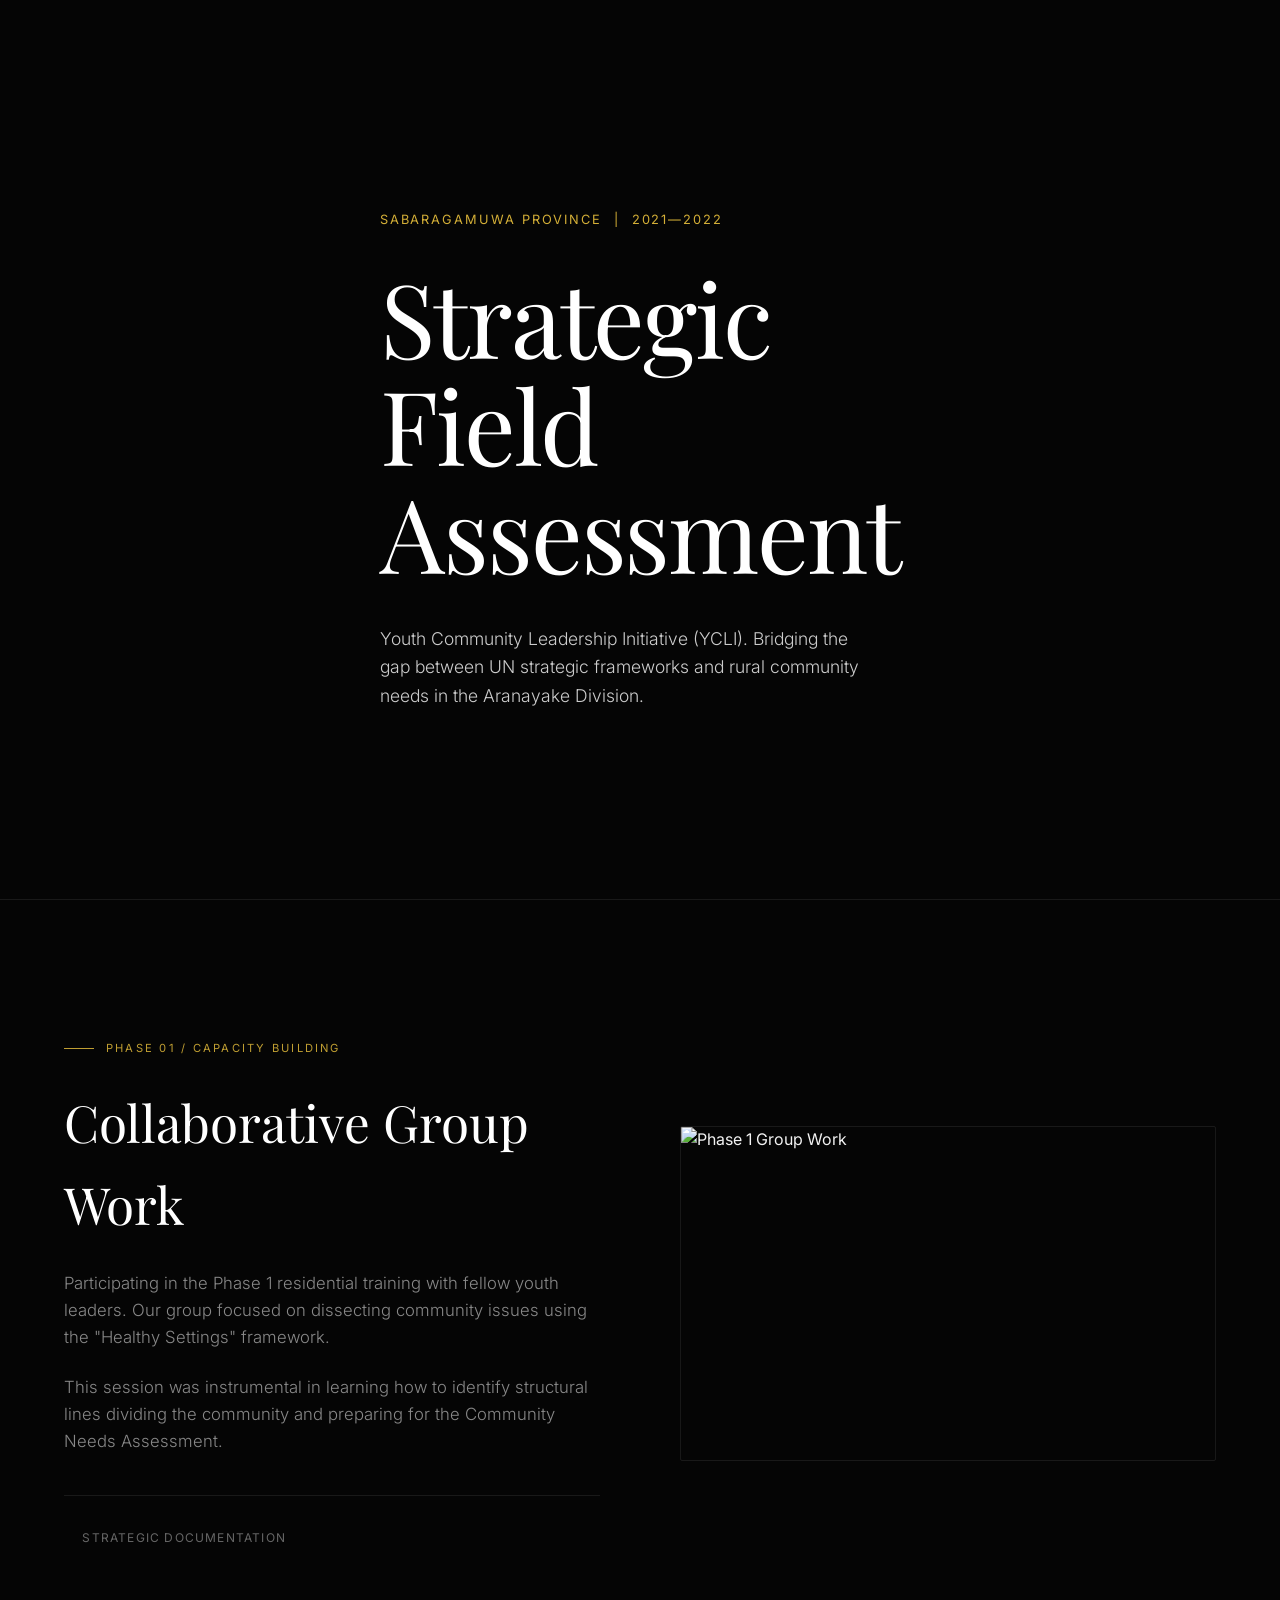
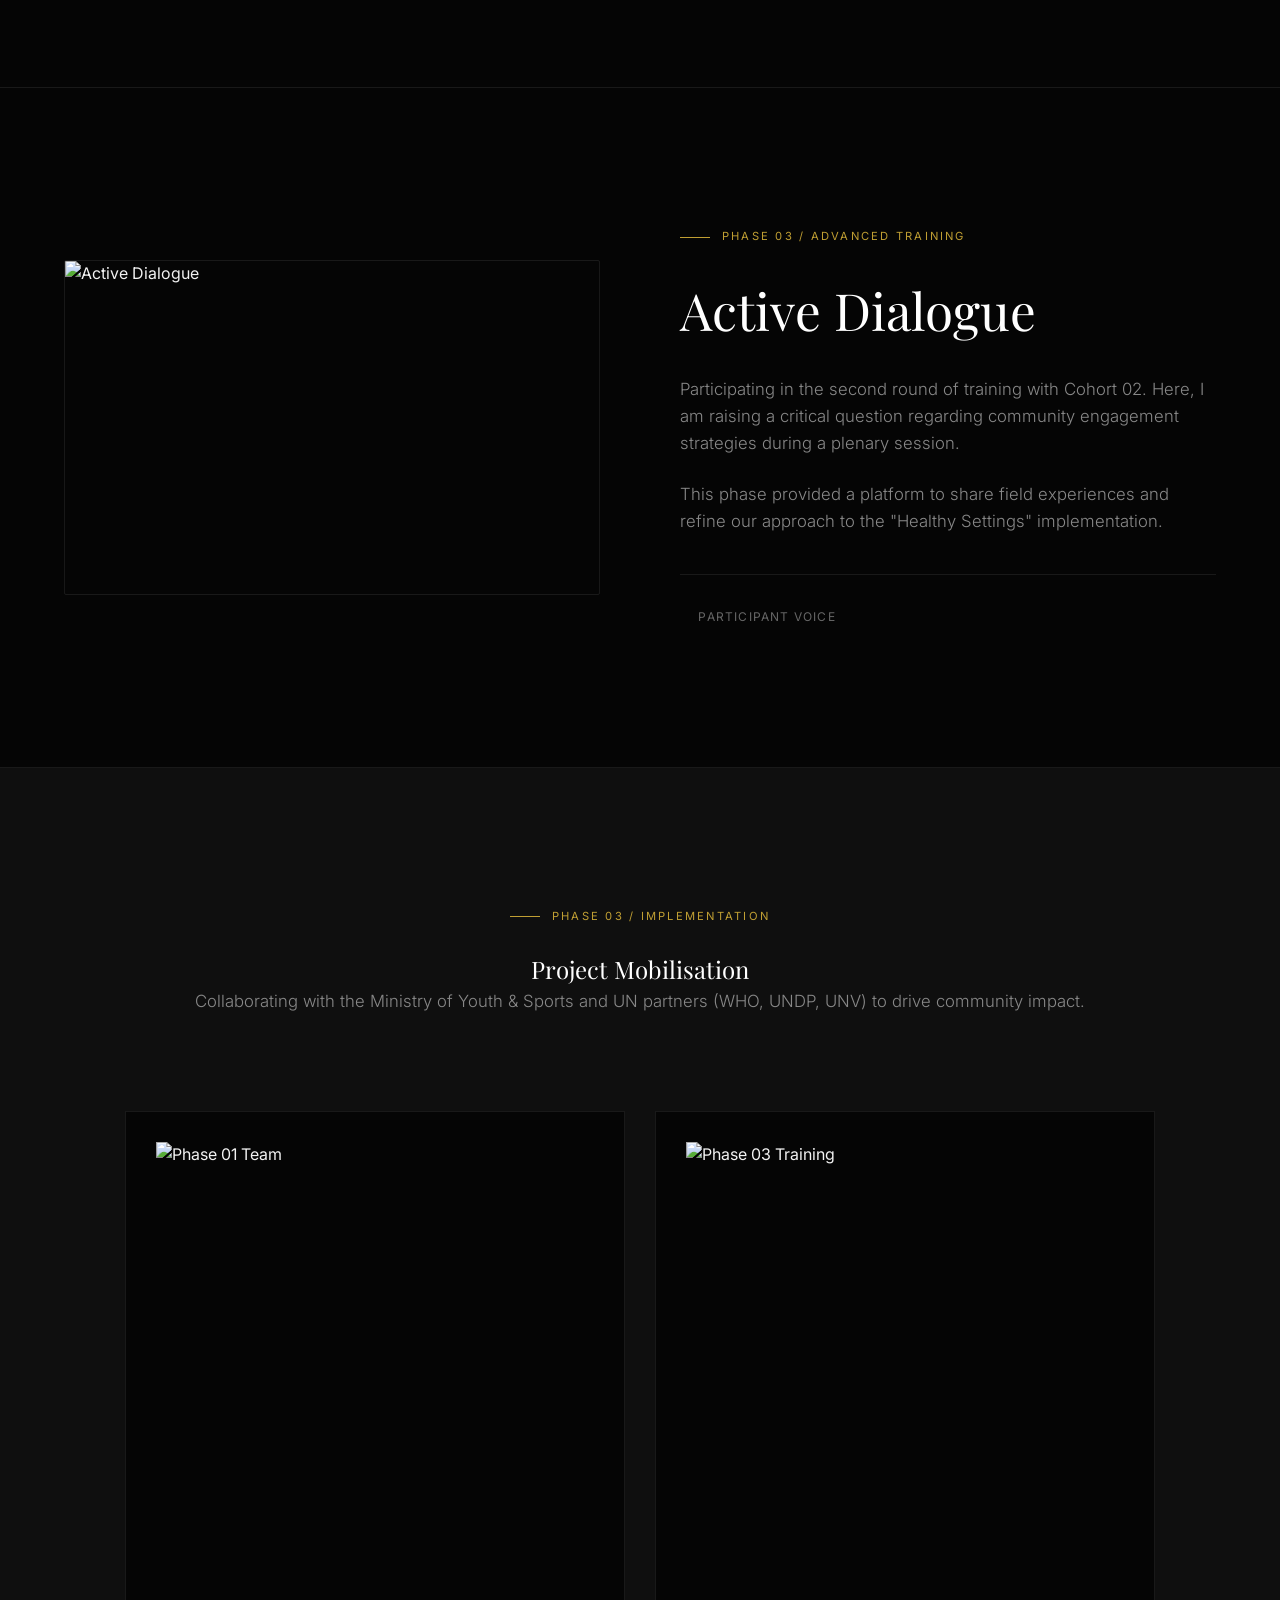
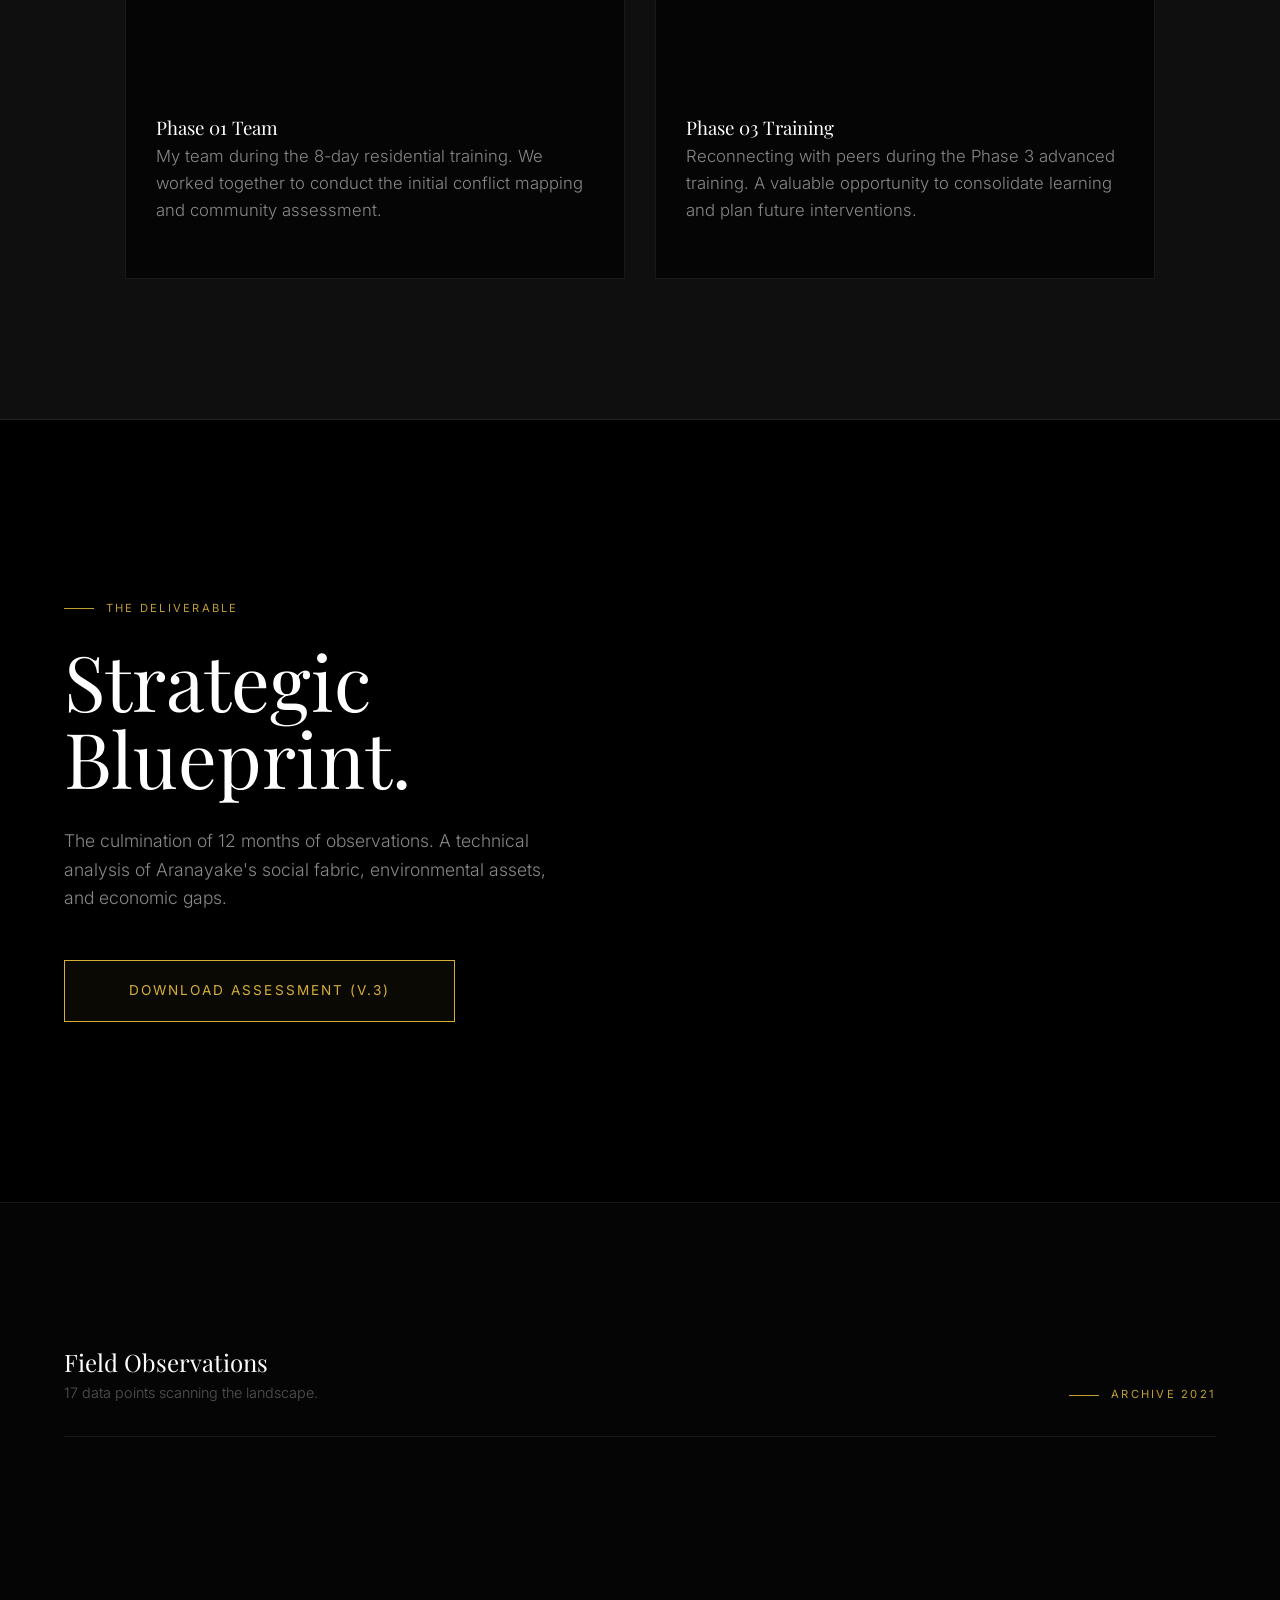
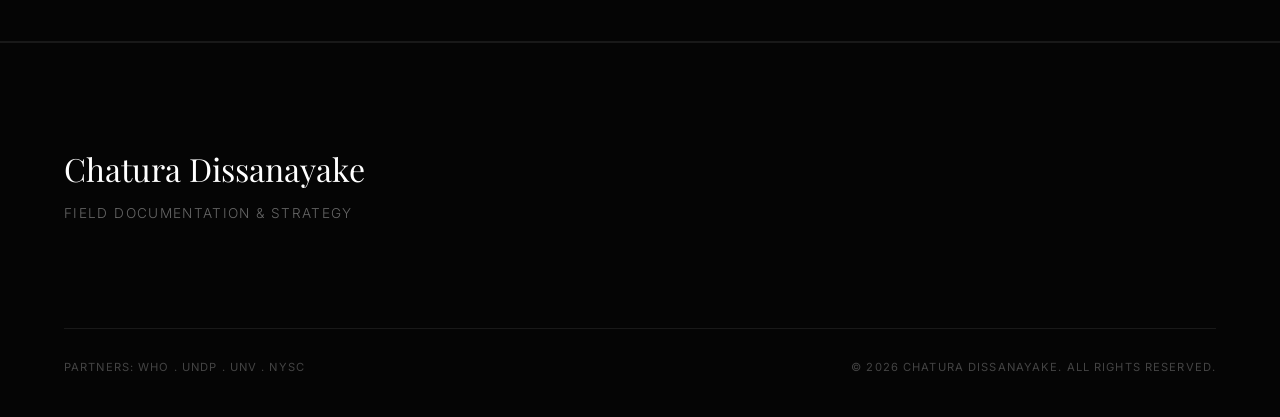
==== index.html @ a7c33b95 "Rename ycli.html to index.html" ====
<!DOCTYPE html>
<html lang="en-GB">
<head>
    <meta charset="UTF-8">
    <meta name="viewport" content="width=device-width, initial-scale=1.0">
    <meta name="description" content="Strategic Field Assessment by Chatura Dissanayake.">
    <title>YCLI: Strategic Field Assessment | Chatura Dissanayake</title>
    
    <link href="https://fonts.googleapis.com/css2?family=Playfair+Display:ital,wght@0,400;0,500;0,600;1,400&family=Inter:wght@300;400;500;600&display=swap" rel="stylesheet">
    
    <script src="https://unpkg.com/lucide@latest"></script>
    <script src="https://cdnjs.cloudflare.com/ajax/libs/gsap/3.12.2/gsap.min.js"></script>
    <script src="https://cdnjs.cloudflare.com/ajax/libs/gsap/3.12.2/ScrollTrigger.min.js"></script>

    <style>
        /* --- 1. RESET & VARIABLES --- */
        :root {
            --bg: #050505;
            --surface: #0f0f0f;
            --text-main: #F2F2F2;
            --text-muted: #888888;
            --accent: #D4AF37; /* Strategic Gold */
            --accent-dim: rgba(212, 175, 55, 0.1);
            --border: rgba(255,255,255,0.08);
            
            --font-head: 'Playfair Display', serif;
            --font-body: 'Inter', sans-serif;
            
            --nav-height: 80px;
        }

        * { margin: 0; padding: 0; box-sizing: border-box; }
        html { scroll-behavior: smooth; }
        
        body { 
            background: var(--bg); color: var(--text-main); 
            font-family: var(--font-body); line-height: 1.6;
            overflow-x: hidden; -webkit-font-smoothing: antialiased;
        }

        /* Typography */
        h1, h2, h3, h4 { font-family: var(--font-head); font-weight: 400; color: #fff; margin: 0; }
        p { color: var(--text-muted); margin-bottom: 1.5rem; font-weight: 300; font-size: 1.05rem; }
        a { text-decoration: none; color: inherit; transition: 0.3s ease; }
        
        /* The Label (Phase Markers) */
        .label {
            font-family: var(--font-body); font-size: 0.7rem; 
            text-transform: uppercase; letter-spacing: 0.2em; 
            color: var(--accent); margin-bottom: 1.5rem; display: flex; align-items: center; gap: 12px;
            opacity: 0.9; position: relative; z-index: 2;
        }
        .label::before { content: ''; width: 30px; height: 1px; background: var(--accent); }

        /* --- 2. LAYOUT UTILITIES --- */
        .container { 
            max-width: 1280px; margin: 0 auto; padding: 0 5vw; 
        }

        /* Sticky Nav */
        .sticky-nav {
            position: fixed; top: 0; width: 100%; height: var(--nav-height);
            display: flex; align-items: center; justify-content: space-between;
            padding: 0 5vw; z-index: 1000;
            background: rgba(5, 5, 5, 0.95);
            backdrop-filter: blur(10px);
            border-bottom: 1px solid rgba(255,255,255,0.05);
            transform: translateY(-100%);
            transition: transform 0.4s ease;
        }
        .nav-brand { font-family: var(--font-head); font-size: 1.2rem; letter-spacing: 0.05em; color: #fff; }
        .nav-cta { 
            font-size: 0.75rem; text-transform: uppercase; letter-spacing: 0.1em; 
            color: var(--accent); border: 1px solid var(--accent); padding: 10px 24px;
        }
        .nav-cta:hover { background: var(--accent); color: #000; }

        /* Scroll Progress */
        .progress-container {
            position: fixed; top: 0; left: 0; width: 100%; height: 2px; z-index: 1001;
            background: transparent;
        }
        .progress-bar {
            height: 100%; background: var(--accent); width: 0%;
        }

        /* --- 3. HERO (Updated) --- */
        .hero {
            min-height: 100vh; position: relative;
            display: flex; align-items: center;
            border-bottom: 1px solid var(--border);
            overflow: hidden;
        }
        .hero-bg {
            position: absolute; top: 0; left: 0; width: 100%; height: 100%;
            background-image: url('YCLI/Assets/hero-sdg-impact.jpg');
            background-size: cover; background-position: center;
            opacity: 0.15;
            z-index: 0; filter: grayscale(100%);
            transform: scale(1.1);
        }
        
        .hero-content { 
            position: relative; z-index: 2; width: 100%; padding-top: 5vh;
        }
        
        .hero-meta {
            font-family: var(--font-body); font-size: 0.8rem; letter-spacing: 0.15em;
            color: var(--accent); text-transform: uppercase; margin-bottom: 2rem;
            display: block; position: relative;
        }
        
        /* FIX: Force years to stay together */
        .year-span { white-space: nowrap; }
        
        .hero h1 { 
            font-size: clamp(3.5rem, 8vw, 7.5rem); 
            line-height: 1.05; margin-bottom: 2.5rem; 
            letter-spacing: -0.02em;
        }
        
        .hero p { 
            max-width: 500px; font-size: 1.1rem; line-height: 1.6; color: #ccc; margin-top: 1rem;
        }
        
        /* Gold Scroll Indicator */
        .scroll-indicator {
            position: absolute; bottom: 40px; right: 5vw;
            z-index: 2; animation: bounce 2s infinite;
            color: var(--accent);
        }
        @keyframes bounce { 0%, 20%, 50%, 80%, 100% {transform: translateY(0);} 40% {transform: translateY(-10px);} 60% {transform: translateY(-5px);} }

        /* --- 4. SECTIONS --- */
        .section-block {
            padding: 140px 0; border-bottom: 1px solid var(--border);
            position: relative; background: var(--bg); z-index: 1;
        }
        .narrative-grid {
            display: grid; grid-template-columns: 1fr 1fr; gap: 80px; align-items: center;
        }
        
        .img-wrapper {
            position: relative; width: 100%; aspect-ratio: 16/10; overflow: hidden;
            border: 1px solid var(--border); cursor: zoom-in; border-radius: 2px;
        }
        .img-wrapper img {
            width: 100%; height: 100%; object-fit: cover;
            transition: transform 0.6s cubic-bezier(0.2, 1, 0.3, 1), filter 0.3s;
        }
        .img-wrapper:hover img { transform: scale(1.03); filter: brightness(1.1); }
        
        .text-col h2 { font-size: clamp(2.5rem, 4vw, 3.5rem); margin-bottom: 1.5rem; }
        
        .meta-tag {
            display: inline-flex; align-items: center; gap: 10px;
            font-size: 0.75rem; color: #666; text-transform: uppercase; letter-spacing: 0.1em;
            padding-top: 2rem; margin-top: 1rem; border-top: 1px solid var(--border); width: 100%;
        }

        /* --- 5. TEAM --- */
        .team-section { background: var(--surface); }
        .team-header { text-align: center; margin-bottom: 6rem; }
        .team-flex { display: flex; gap: 30px; justify-content: center; flex-wrap: wrap; align-items: stretch; }
        .team-card {
            flex: 1; min-width: 300px; max-width: 500px;
            background: var(--bg); border: 1px solid var(--border); padding: 30px;
            transition: transform 0.3s; cursor: pointer; display: flex; flex-direction: column; height: auto;
        }
        .team-card:hover { transform: translateY(-8px); border-color: var(--accent); }
        .team-card img { width: 100%; aspect-ratio: 4/5; object-fit: cover; margin-bottom: 1.5rem; transition: 0.5s; }
        .team-info { margin-top: auto; }

        /* --- 6. PDF DOWNLOAD --- */
        .pdf-section { 
            padding: 180px 0; background: #000; border-bottom: 1px solid var(--border); 
            text-align: left; 
            position: relative; z-index: 10;
        }
        
        .pdf-grid {
            display: grid; grid-template-columns: 1fr 1fr; gap: 80px; align-items: start;
        }
        
        .pdf-content h2 { 
            font-size: clamp(3rem, 6vw, 6.5rem); margin-bottom: 2rem; line-height: 1; white-space: nowrap;
        }
        
        .pdf-content p { max-width: 500px; margin: 0 0 3rem 0; color: #888; font-size: 1.1rem; }
        
        .btn-download {
            padding: 1.2rem 4rem; border: 1px solid var(--accent); color: var(--accent); 
            background: rgba(212, 175, 55, 0.05); 
            text-transform: uppercase; letter-spacing: 0.15em; font-size: 0.85rem;
            display: inline-block; transition: all 0.3s ease; cursor: pointer; position: relative; z-index: 20;
        }
        .btn-download:hover { background: var(--accent); color: #000; box-shadow: 0 0 30px rgba(212, 175, 55, 0.3); }

        /* --- 7. ARCHIVE GRID --- */
        .masonry-header { margin-bottom: 4rem; display: flex; justify-content: space-between; align-items: end; border-bottom: 1px solid var(--border); padding-bottom: 2rem; }
        
        .masonry-grid { 
            display: grid; 
            grid-template-columns: repeat(3, 1fr); 
            gap: 20px; 
            align-items: start; 
        }
        
        .masonry-item {
            background: var(--surface); border: 1px solid var(--border);
            cursor: zoom-in; transition: border-color 0.3s;
        }
        .masonry-item:hover { border-color: var(--accent); }
        .masonry-item img { width: 100%; display: block; opacity: 0.9; transition: 0.4s; }
        .masonry-item:hover img { opacity: 1; }
        .caption-visible {
            padding: 15px; font-size: 0.7rem; color: #666; font-family: var(--font-body); text-transform: uppercase; letter-spacing: 0.05em;
            border-top: 1px solid var(--border); display: flex; justify-content: space-between;
        }
        .caption-visible span { color: var(--accent); font-weight: 600; }

        /* Mobile Load More */
        .load-more-container { text-align: center; margin-top: 30px; display: none; }
        .btn-load-more {
            padding: 1rem 2.5rem; border: 1px solid var(--border); color: var(--text-muted);
            background: transparent; text-transform: uppercase; letter-spacing: 0.1em; font-size: 0.75rem;
            cursor: pointer; transition: 0.3s;
        }
        .btn-load-more:hover { border-color: var(--accent); color: var(--accent); }

        /* --- 8. FOOTER --- */
        footer { padding: 100px 0 40px; background: var(--bg); border-top: 1px solid var(--border); z-index: 5; position: relative; }
        .footer-flex { display: flex; justify-content: space-between; align-items: flex-start; margin-bottom: 80px; }
        .footer-brand h3 { font-size: 2rem; margin-bottom: 0.5rem; color: #fff; }
        .footer-brand p { font-size: 0.85rem; color: #666; text-transform: uppercase; letter-spacing: 0.1em; }
        .social-links { display: flex; gap: 20px; }
        .social-links a { color: #666; transition: 0.3s; padding: 10px; display: flex; align-items: center; justify-content: center; }
        .social-links a:hover { color: var(--accent); transform: translateY(-3px); }
        .footer-bottom { 
            border-top: 1px solid var(--border); padding-top: 30px; display: flex; justify-content: space-between; flex-wrap: wrap; gap: 20px;
            font-size: 0.7rem; color: #444; text-transform: uppercase; letter-spacing: 0.1em; 
        }

        /* --- 9. LIGHTBOX --- */
        .lightbox {
            position: fixed; top: 0; left: 0; width: 100%; height: 100%;
            background: rgba(0,0,0,0.95); backdrop-filter: blur(5px); z-index: 9999; display: none;
            align-items: center; justify-content: center; flex-direction: column; opacity: 0; transition: opacity 0.3s ease;
        }
        .lightbox.active { display: flex; opacity: 1; }
        .lightbox img { max-height: 80vh; max-width: 90vw; object-fit: contain; border: 1px solid #333; }
        .lb-caption { margin-top: 2rem; color: var(--accent); font-family: var(--font-body); letter-spacing: 0.15em; text-transform: uppercase; font-size: 0.8rem; }
        .lb-close { 
            position: absolute; top: 30px; right: 30px; color: #fff; cursor: pointer; width: 50px; height: 50px; 
            display: flex; align-items: center; justify-content: center; background: rgba(255,255,255,0.1); border-radius: 50%; transition: 0.3s;
        }
        .lb-close:hover { background: rgba(255,255,255,0.2); transform: rotate(90deg); }

        /* --- MOBILE --- */
        @media (max-width: 1024px) {
            .narrative-grid { grid-template-columns: 1fr; gap: 60px; }
            .pdf-grid { grid-template-columns: 1fr; gap: 40px; }
            .layout-reverse { display: flex; flex-direction: column-reverse; }
            .masonry-grid { grid-template-columns: repeat(2, 1fr); }
            .footer-flex { flex-direction: column; gap: 40px; }
        }

        @media (max-width: 600px) {
            .hero-content { padding-top: 15vh; }
            .hero h1 { font-size: 3.5rem; margin-bottom: 1.5rem; }
            
            .section-block { padding: 100px 0; }
            .pdf-content h2 { white-space: normal; font-size: 3rem; }
            
            .narrative-grid { gap: 40px; }
            .btn-download { width: 100%; text-align: center; }
            
            .footer-flex { align-items: center; text-align: center; gap: 30px; }
            .social-links { justify-content: center; width: 100%; }
            .footer-bottom { flex-direction: column; text-align: center; gap: 15px; }
            
            .masonry-grid { grid-template-columns: 1fr; }
            .masonry-item.mobile-hidden { display: none; }
            .load-more-container { display: block; }
        }
    </style>
</head>
<body id="top">

    <div class="progress-container">
        <div class="progress-bar" id="progressBar"></div>
    </div>

    <nav class="sticky-nav" id="navbar">
        <div class="nav-brand">Chatura Dissanayake</div>
        <a href="#footer" class="nav-cta">Connect</a>
    </nav>

    <header class="hero">
        <div class="hero-bg"></div>
        <div class="container">
            <div class="hero-content">
                <span class="hero-meta brand-anim">
                    Sabaragamuwa Province &nbsp;|&nbsp; 
                    <span class="year-span">2021—2022</span>
                </span>
                <h1 class="brand-anim">Strategic<br>Field<br>Assessment</h1>
                <p class="brand-anim">Youth Community Leadership Initiative (YCLI). Bridging the gap between UN strategic frameworks and rural community needs in the Aranayake Division.</p>
            </div>
        </div>
        <div class="scroll-indicator brand-anim">
            <i data-lucide="arrow-down" size="32"></i>
        </div>
    </header>

    <main>
        <section class="section-block" id="strategy">
            <div class="container narrative-grid">
                <div class="text-col">
                    <span class="label">Phase 01 / Capacity Building</span>
                    <h2>Collaborative Group Work</h2>
                    <p>Participating in the Phase 1 residential training with fellow youth leaders. Our group focused on dissecting community issues using the "Healthy Settings" framework.</p>
                    <p>This session was instrumental in learning how to identify structural lines dividing the community and preparing for the Community Needs Assessment.</p>
                    <div class="meta-tag">
                        <i data-lucide="camera" size="16"></i> &nbsp; Strategic Documentation
                    </div>
                </div>
                <div class="img-wrapper" onclick="openLightbox('YCLI/Assets/strategy-lead-masked.jpg', 'Group Work: Phase 1 Training')">
                    <img src="YCLI/Assets/strategy-lead-masked.jpg" alt="Phase 1 Group Work" loading="lazy">
                </div>
            </div>
        </section>

        <section class="section-block" id="analysis">
            <div class="container narrative-grid layout-reverse">
                <div class="img-wrapper" onclick="openLightbox('YCLI/Assets/public-facilitation.jpg', 'Active Dialogue in Cohort 2')">
                    <img src="YCLI/Assets/public-facilitation.jpg" alt="Active Dialogue" loading="lazy">
                </div>
                <div class="text-col">
                    <span class="label">Phase 03 / Advanced Training</span>
                    <h2>Active Dialogue</h2>
                    <p>Participating in the second round of training with Cohort 02. Here, I am raising a critical question regarding community engagement strategies during a plenary session.</p>
                    <p>This phase provided a platform to share field experiences and refine our approach to the "Healthy Settings" implementation.</p>
                    <div class="meta-tag">
                        <i data-lucide="mic" size="16"></i> &nbsp; Participant Voice
                    </div>
                </div>
            </div>
        </section>

        <section class="section-block team-section">
            <div class="container">
                <div class="team-header">
                    <span class="label" style="justify-content: center;">Phase 03 / Implementation</span>
                    <h2>Project Mobilisation</h2>
                    <p>Collaborating with the Ministry of Youth & Sports and UN partners (WHO, UNDP, UNV) to drive community impact.</p>
                </div>

                <div class="team-flex">
                    <div class="team-card" onclick="openLightbox('YCLI/Assets/leadership-blue-shirt.jpg', 'Phase 01 Team')">
                        <img src="YCLI/Assets/leadership-blue-shirt.jpg" alt="Phase 01 Team" loading="lazy">
                        <div class="team-info">
                            <h3>Phase 01 Team</h3>
                            <p>My team during the 8-day residential training. We worked together to conduct the initial conflict mapping and community assessment.</p>
                        </div>
                    </div>

                    <div class="team-card" onclick="openLightbox('YCLI/Assets/stakeholder-dialogue.jpg', 'Phase 03 Training')">
                        <img src="YCLI/Assets/stakeholder-dialogue.jpg" alt="Phase 03 Training" loading="lazy">
                        <div class="team-info">
                            <h3>Phase 03 Training</h3>
                            <p>Reconnecting with peers during the Phase 3 advanced training. A valuable opportunity to consolidate learning and plan future interventions.</p>
                        </div>
                    </div>
                </div>
            </div>
        </section>

        <section class="pdf-section">
            <div class="container">
                <div class="pdf-grid">
                    <div class="pdf-content">
                        <span class="label">The Deliverable</span>
                        <h2>Strategic<br>Blueprint.</h2>
                        <p>The culmination of 12 months of observations. A technical analysis of Aranayake's social fabric, environmental assets, and economic gaps.</p>
                        <a href="YCLI/Assets/Community Needs Assessment v.3.pdf" target="_blank" class="btn-download">
                            Download Assessment (v.3)
                        </a>
                    </div>
                    <div></div>
                </div>
            </div>
        </section>

        <section class="section-block" id="archive">
            <div class="container">
                <div class="masonry-header">
                    <div>
                        <h2>Field Observations</h2>
                        <p style="margin:0; opacity: 0.6; font-size: 0.9rem;">17 data points scanning the landscape.</p>
                    </div>
                    <div class="label" style="margin:0;">Archive 2021</div>
                </div>
                
                <div class="masonry-grid" id="masonryGrid"></div>

                <div class="load-more-container">
                    <button class="btn-load-more" id="loadMoreBtn">Load More Observations</button>
                </div>
            </div>
        </section>
    </main>

    <footer id="footer">
        <div class="container">
            <div class="footer-flex">
                <div class="footer-brand">
                    <h3>Chatura Dissanayake</h3>
                    <p>Field Documentation & Strategy</p>
                </div>
                <div class="social-links">
                    <a href="https://www.instagram.com/chaturadissanayake/" target="_blank" aria-label="Instagram"><i data-lucide="instagram"></i></a>
                    <a href="https://web.facebook.com/chaturadissanayake/?_rdc=1&_rdr#" target="_blank" aria-label="Facebook"><i data-lucide="facebook"></i></a>
                    <a href="https://www.linkedin.com/in/chaturadissanayake/" target="_blank" aria-label="LinkedIn"><i data-lucide="linkedin"></i></a>
                    <a href="https://github.com/chaturadissanayake" target="_blank" aria-label="GitHub"><i data-lucide="github"></i></a>
                </div>
            </div>
            <div class="footer-bottom">
                <div>Partners: WHO . UNDP . UNV . NYSC</div>
                <div>&copy; 2026 Chatura Dissanayake. All Rights Reserved.</div>
            </div>
        </div>
    </footer>

    <div class="lightbox" id="lightbox" onclick="if(event.target === this) closeLightbox()">
        <div class="lb-close" onclick="closeLightbox()"><i data-lucide="x" size="24"></i></div>
        <img id="lb-img" src="" alt="Enlarged view">
        <div class="lb-caption" id="lb-caption"></div>
    </div>

    <script>
        lucide.createIcons();

        // 1. GRID & CAPTIONS
        const grid = document.getElementById('masonryGrid');
        const loadMoreBtn = document.getElementById('loadMoreBtn');
        
        const captions = [
            "Terrain Mapping", 
            "Infrastructure Gap", 
            "Water Resource", 
            "Asupini Ella View", 
            "Logistics Route", 
            "Community Hub", 
            "Agricultural Survey", 
            "Canopy Analysis", 
            "Transit Path", 
            "Local Architecture", 
            "Field Monitor", 
            "Asset Verification", 
            "Road Access", 
            "Topography Scan", 
            "Harvest Data", 
            "Village Boundary", 
            "Final Inspection"
        ];
        
        captions.forEach((cap, index) => {
            let i = index + 1;
            let num = i.toString().padStart(2, '0');
            let div = document.createElement('div');
            let filePath = `YCLI/Assets/field-${num}.jpg`;
            
            // Mobile: Hide items > 6
            let mobileClass = index > 5 ? 'mobile-hidden' : '';
            
            div.className = `masonry-item ${mobileClass}`;
            div.innerHTML = `
                <img src="${filePath}" loading="lazy" alt="Field observation: ${cap}">
                <div class="caption-visible">
                    <span>${num}</span>
                    <span style="font-weight:400; color: #888;">${cap}</span>
                </div>
            `;
            div.onclick = () => openLightbox(filePath, `Field Observation: ${cap}`);
            grid.appendChild(div);
        });

        // Load More Button
        loadMoreBtn.addEventListener('click', function() {
            document.querySelectorAll('.mobile-hidden').forEach(item => {
                item.style.display = 'block';
                gsap.from(item, { autoAlpha: 0, y: 20, ease: "power2.out", duration: 0.5 });
            });
            this.style.display = 'none';
        });

        // 2. LIGHTBOX
        const lb = document.getElementById('lightbox');
        const lbImg = document.getElementById('lb-img');
        const lbCap = document.getElementById('lb-caption');
        function openLightbox(src, text) {
            lbImg.src = src; lbCap.innerText = text; lb.classList.add('active');
            document.body.style.overflow = 'hidden';
        }
        function closeLightbox() {
            lb.classList.remove('active'); document.body.style.overflow = 'auto';
        }
        document.addEventListener('keydown', function(event) {
            if (event.key === "Escape" && lb.classList.contains('active')) closeLightbox();
        });

        // 3. SCROLL PROGRESS & NAVBAR
        window.onscroll = function() {
            let winScroll = document.body.scrollTop || document.documentElement.scrollTop;
            let height = document.documentElement.scrollHeight - document.documentElement.clientHeight;
            let scrolled = (winScroll / height) * 100;
            document.getElementById("progressBar").style.width = scrolled + "%";
            const navbar = document.getElementById("navbar");
            if (winScroll > 100) { navbar.style.transform = "translateY(0)"; } 
            else { navbar.style.transform = "translateY(-100%)"; }
        };

        // 4. ANIMATIONS
        gsap.registerPlugin(ScrollTrigger);
        
        // Hero Entrance
        const heroTL = gsap.timeline({ defaults: { ease: "power3.out", duration: 1 }});
        heroTL.from(".brand-anim", { y: 60, opacity: 0, stagger: 0.2, delay: 0.3 });

        // Scroll Triggers
        document.querySelectorAll('.section-block, .pdf-section').forEach(sec => {
            gsap.from(sec.querySelectorAll('h2, p, .img-wrapper, .team-card'), {
                y: 50, opacity: 0, duration: 1, stagger: 0.1, ease: "power2.out",
                scrollTrigger: { trigger: sec, start: "top 85%" }
            });
        });

        // Masonry Stagger
        ScrollTrigger.batch(".masonry-item:not(.mobile-hidden)", {
            onEnter: batch => gsap.to(batch, {autoAlpha: 1, stagger: 0.1}),
            start: "top 90%"
        });
    </script>
</body>
</html>
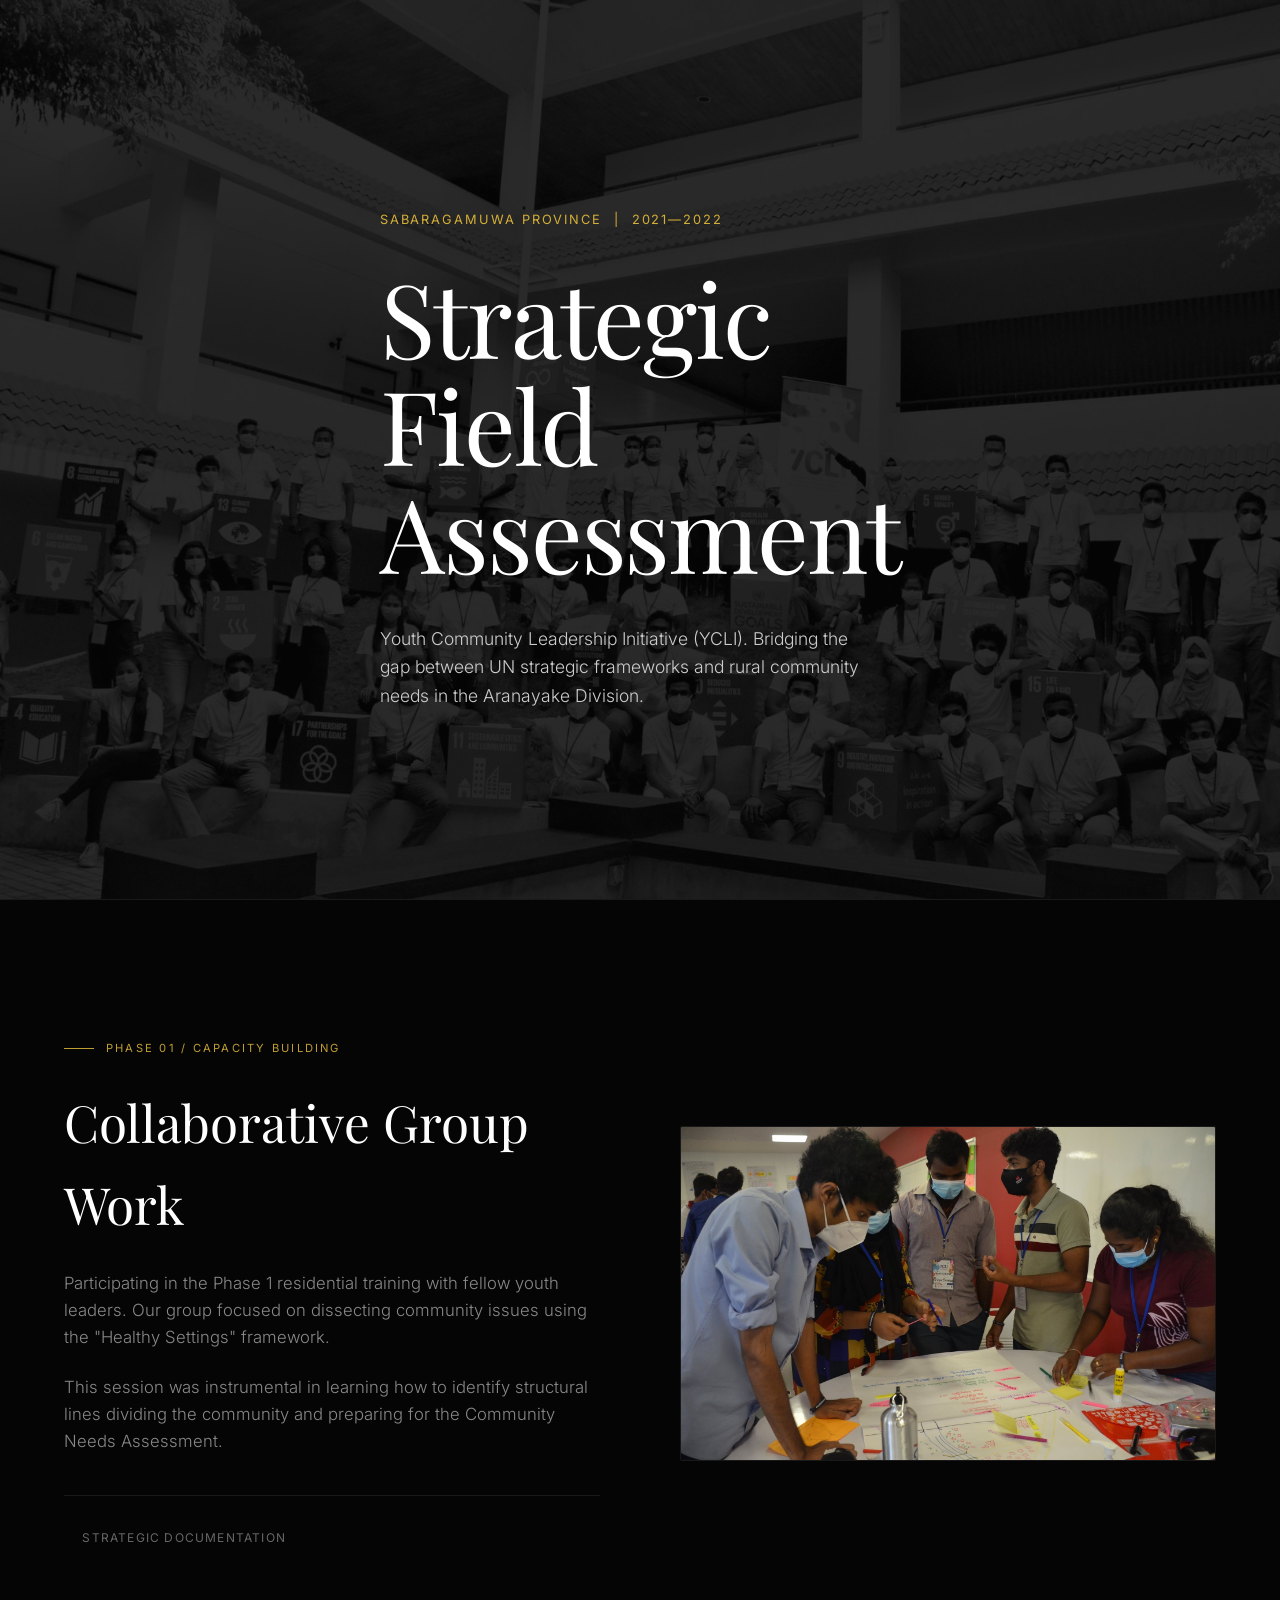
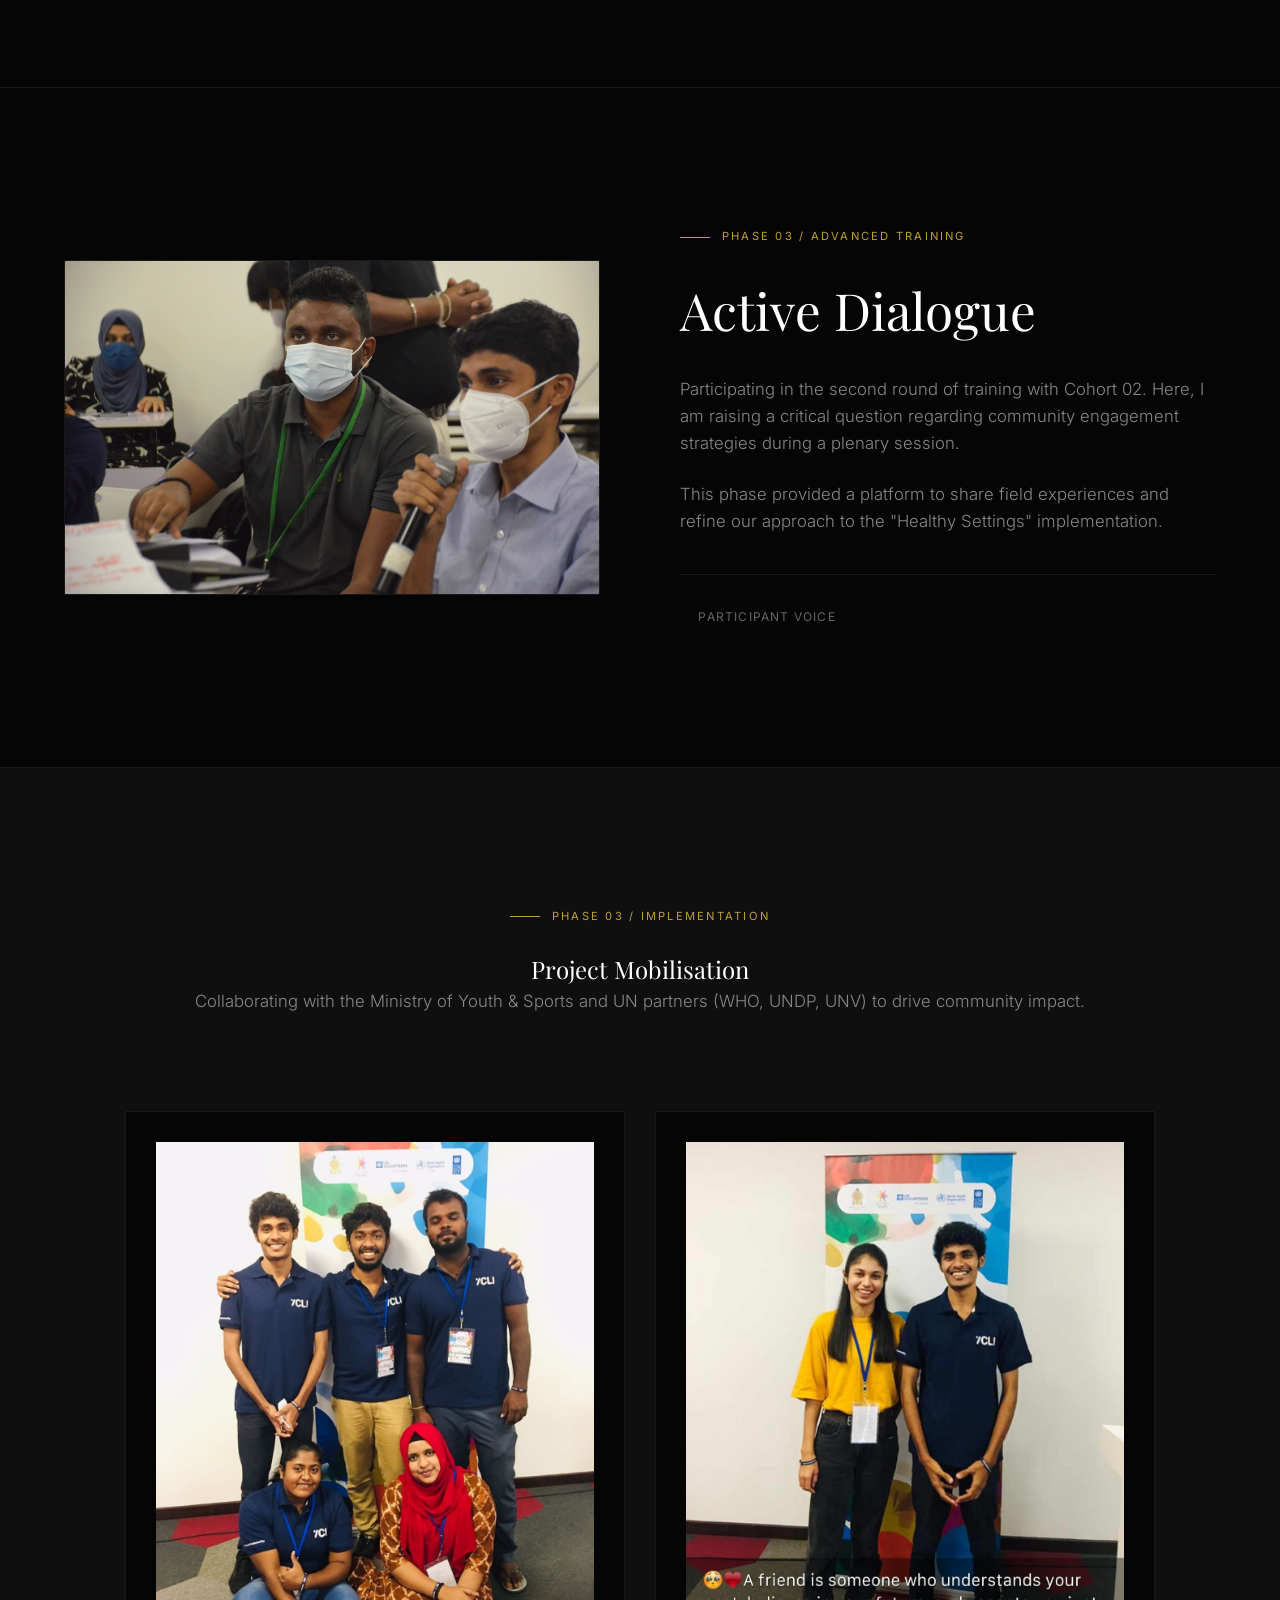
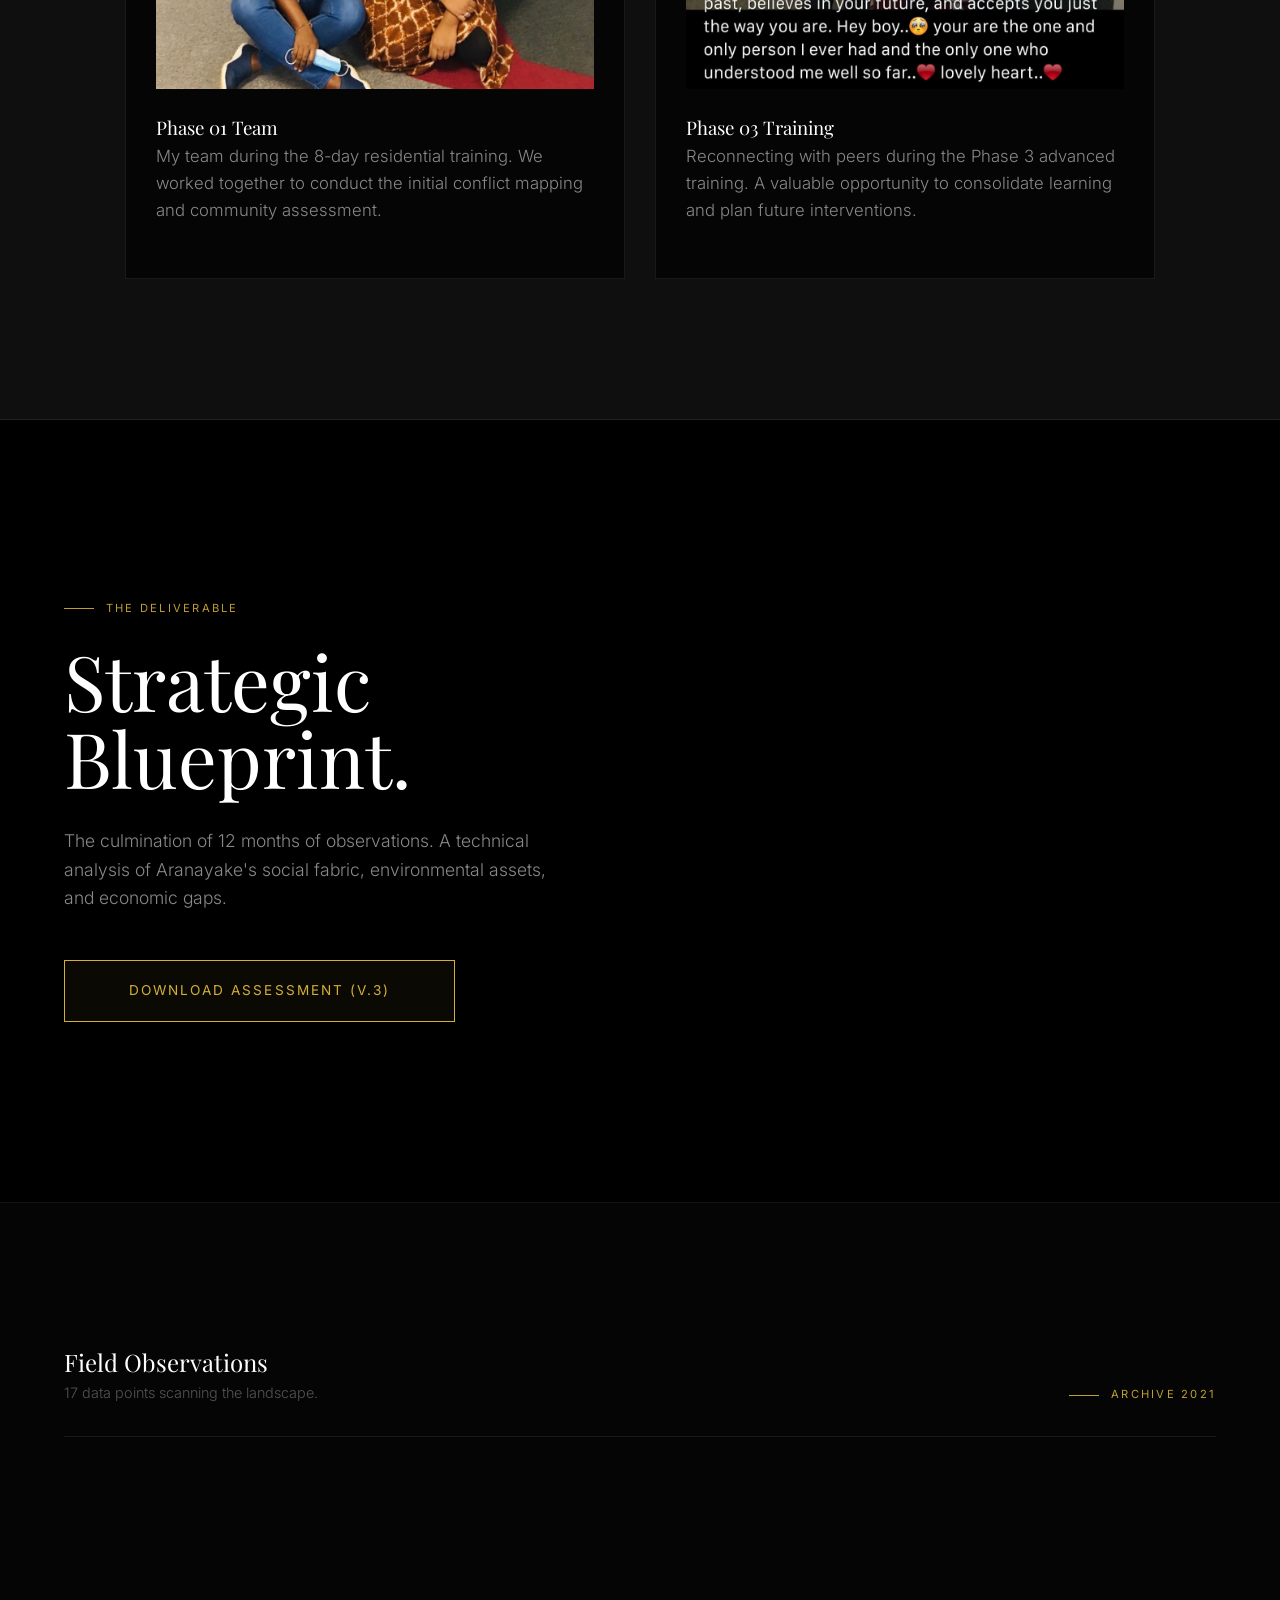
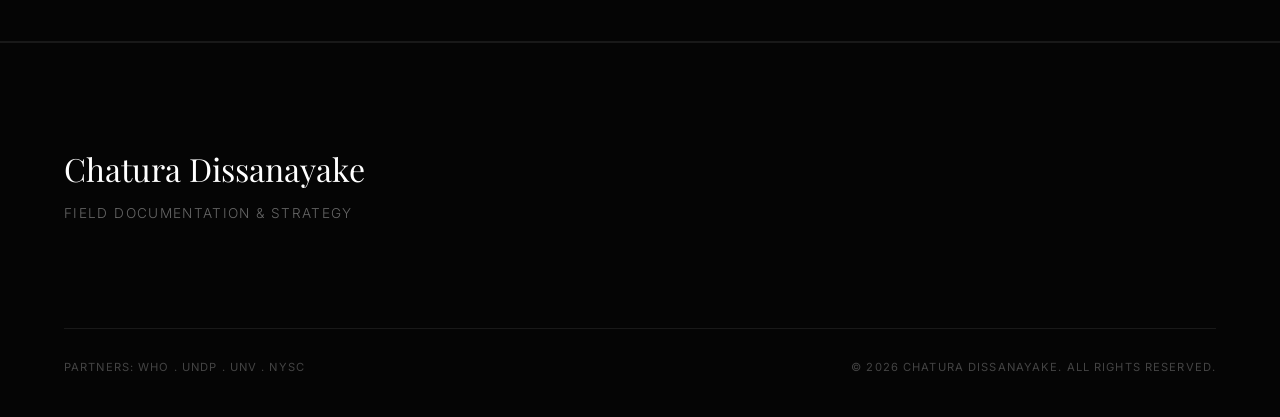
==== commit adb5832b: "Update index.html" ====
--- a/index.html
+++ b/index.html
@@ -93,7 +93,7 @@
         }
         .hero-bg {
             position: absolute; top: 0; left: 0; width: 100%; height: 100%;
-            background-image: url('YCLI/Assets/hero-sdg-impact.jpg');
+            background-image: url('Assets/hero-sdg-impact.jpg');
             background-size: cover; background-position: center;
             opacity: 0.15;
             z-index: 0; filter: grayscale(100%);
@@ -325,16 +325,16 @@
                         <i data-lucide="camera" size="16"></i> &nbsp; Strategic Documentation
                     </div>
                 </div>
-                <div class="img-wrapper" onclick="openLightbox('YCLI/Assets/strategy-lead-masked.jpg', 'Group Work: Phase 1 Training')">
-                    <img src="YCLI/Assets/strategy-lead-masked.jpg" alt="Phase 1 Group Work" loading="lazy">
+                <div class="img-wrapper" onclick="openLightbox('Assets/strategy-lead-masked.jpg', 'Group Work: Phase 1 Training')">
+                    <img src="Assets/strategy-lead-masked.jpg" alt="Phase 1 Group Work" loading="lazy">
                 </div>
             </div>
         </section>
 
         <section class="section-block" id="analysis">
             <div class="container narrative-grid layout-reverse">
-                <div class="img-wrapper" onclick="openLightbox('YCLI/Assets/public-facilitation.jpg', 'Active Dialogue in Cohort 2')">
-                    <img src="YCLI/Assets/public-facilitation.jpg" alt="Active Dialogue" loading="lazy">
+                <div class="img-wrapper" onclick="openLightbox('Assets/public-facilitation.jpg', 'Active Dialogue in Cohort 2')">
+                    <img src="Assets/public-facilitation.jpg" alt="Active Dialogue" loading="lazy">
                 </div>
                 <div class="text-col">
                     <span class="label">Phase 03 / Advanced Training</span>
@@ -357,16 +357,16 @@
                 </div>
 
                 <div class="team-flex">
-                    <div class="team-card" onclick="openLightbox('YCLI/Assets/leadership-blue-shirt.jpg', 'Phase 01 Team')">
-                        <img src="YCLI/Assets/leadership-blue-shirt.jpg" alt="Phase 01 Team" loading="lazy">
+                    <div class="team-card" onclick="openLightbox('Assets/leadership-blue-shirt.jpg', 'Phase 01 Team')">
+                        <img src="Assets/leadership-blue-shirt.jpg" alt="Phase 01 Team" loading="lazy">
                         <div class="team-info">
                             <h3>Phase 01 Team</h3>
                             <p>My team during the 8-day residential training. We worked together to conduct the initial conflict mapping and community assessment.</p>
                         </div>
                     </div>
 
-                    <div class="team-card" onclick="openLightbox('YCLI/Assets/stakeholder-dialogue.jpg', 'Phase 03 Training')">
-                        <img src="YCLI/Assets/stakeholder-dialogue.jpg" alt="Phase 03 Training" loading="lazy">
+                    <div class="team-card" onclick="openLightbox('Assets/stakeholder-dialogue.jpg', 'Phase 03 Training')">
+                        <img src="Assets/stakeholder-dialogue.jpg" alt="Phase 03 Training" loading="lazy">
                         <div class="team-info">
                             <h3>Phase 03 Training</h3>
                             <p>Reconnecting with peers during the Phase 3 advanced training. A valuable opportunity to consolidate learning and plan future interventions.</p>
@@ -383,7 +383,7 @@
                         <span class="label">The Deliverable</span>
                         <h2>Strategic<br>Blueprint.</h2>
                         <p>The culmination of 12 months of observations. A technical analysis of Aranayake's social fabric, environmental assets, and economic gaps.</p>
-                        <a href="YCLI/Assets/Community Needs Assessment v.3.pdf" target="_blank" class="btn-download">
+                        <a href="Assets/Community Needs Assessment v.3.pdf" target="_blank" class="btn-download">
                             Download Assessment (v.3)
                         </a>
                     </div>
@@ -469,7 +469,7 @@
             let i = index + 1;
             let num = i.toString().padStart(2, '0');
             let div = document.createElement('div');
-            let filePath = `YCLI/Assets/field-${num}.jpg`;
+            let filePath = `Assets/field-${num}.jpg`;
             
             // Mobile: Hide items > 6
             let mobileClass = index > 5 ? 'mobile-hidden' : '';
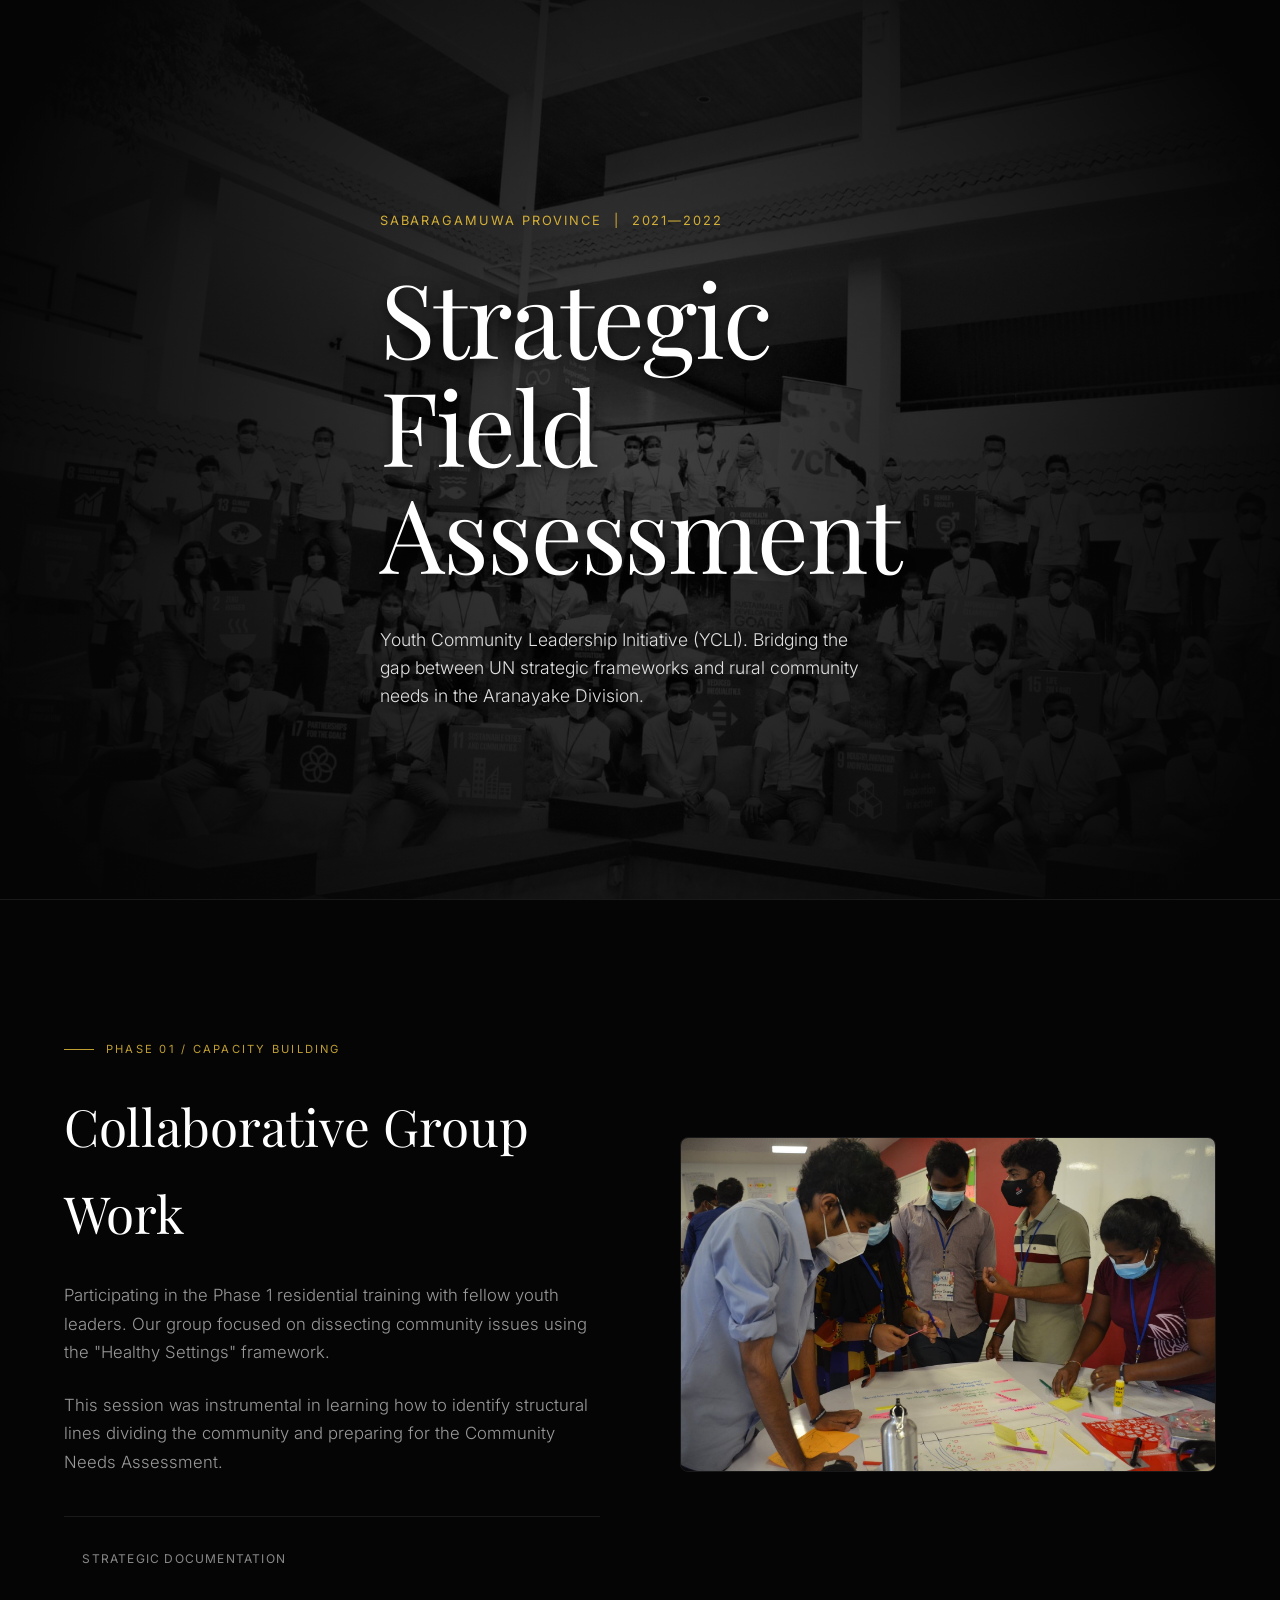
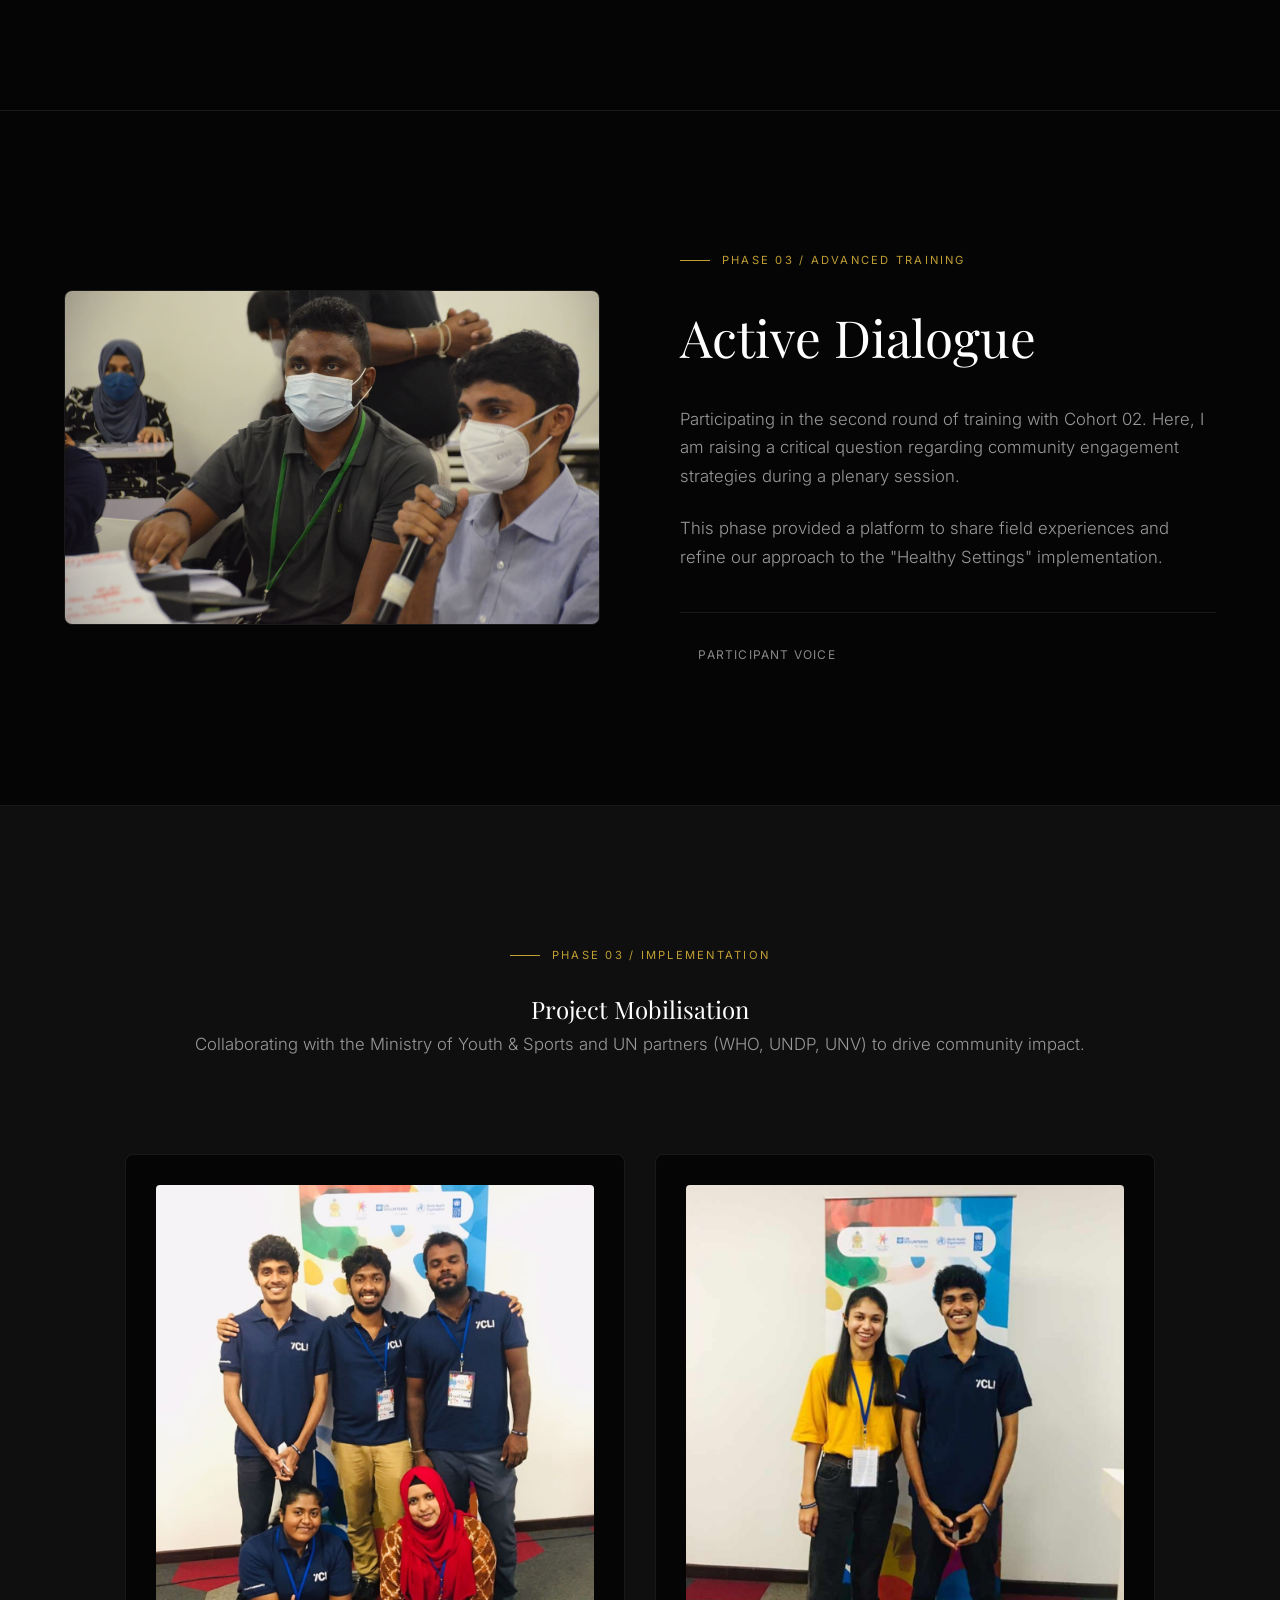
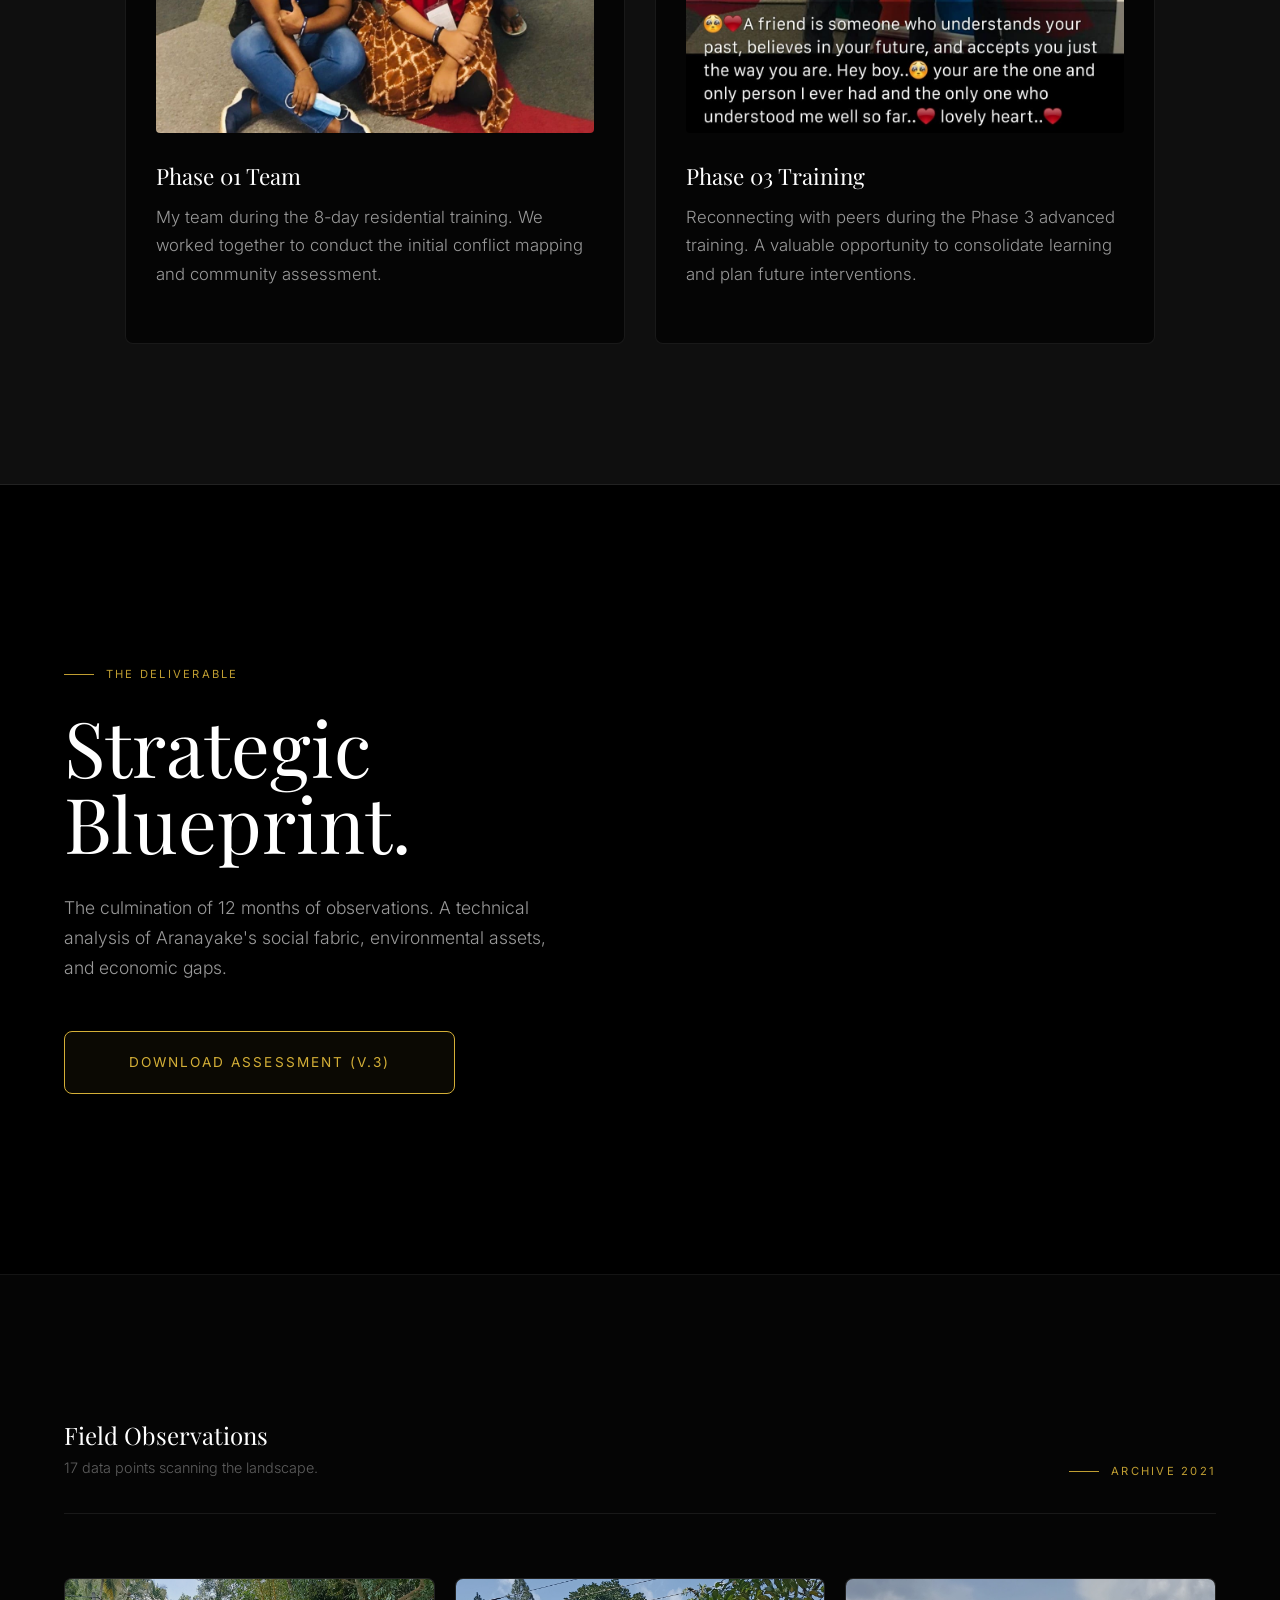
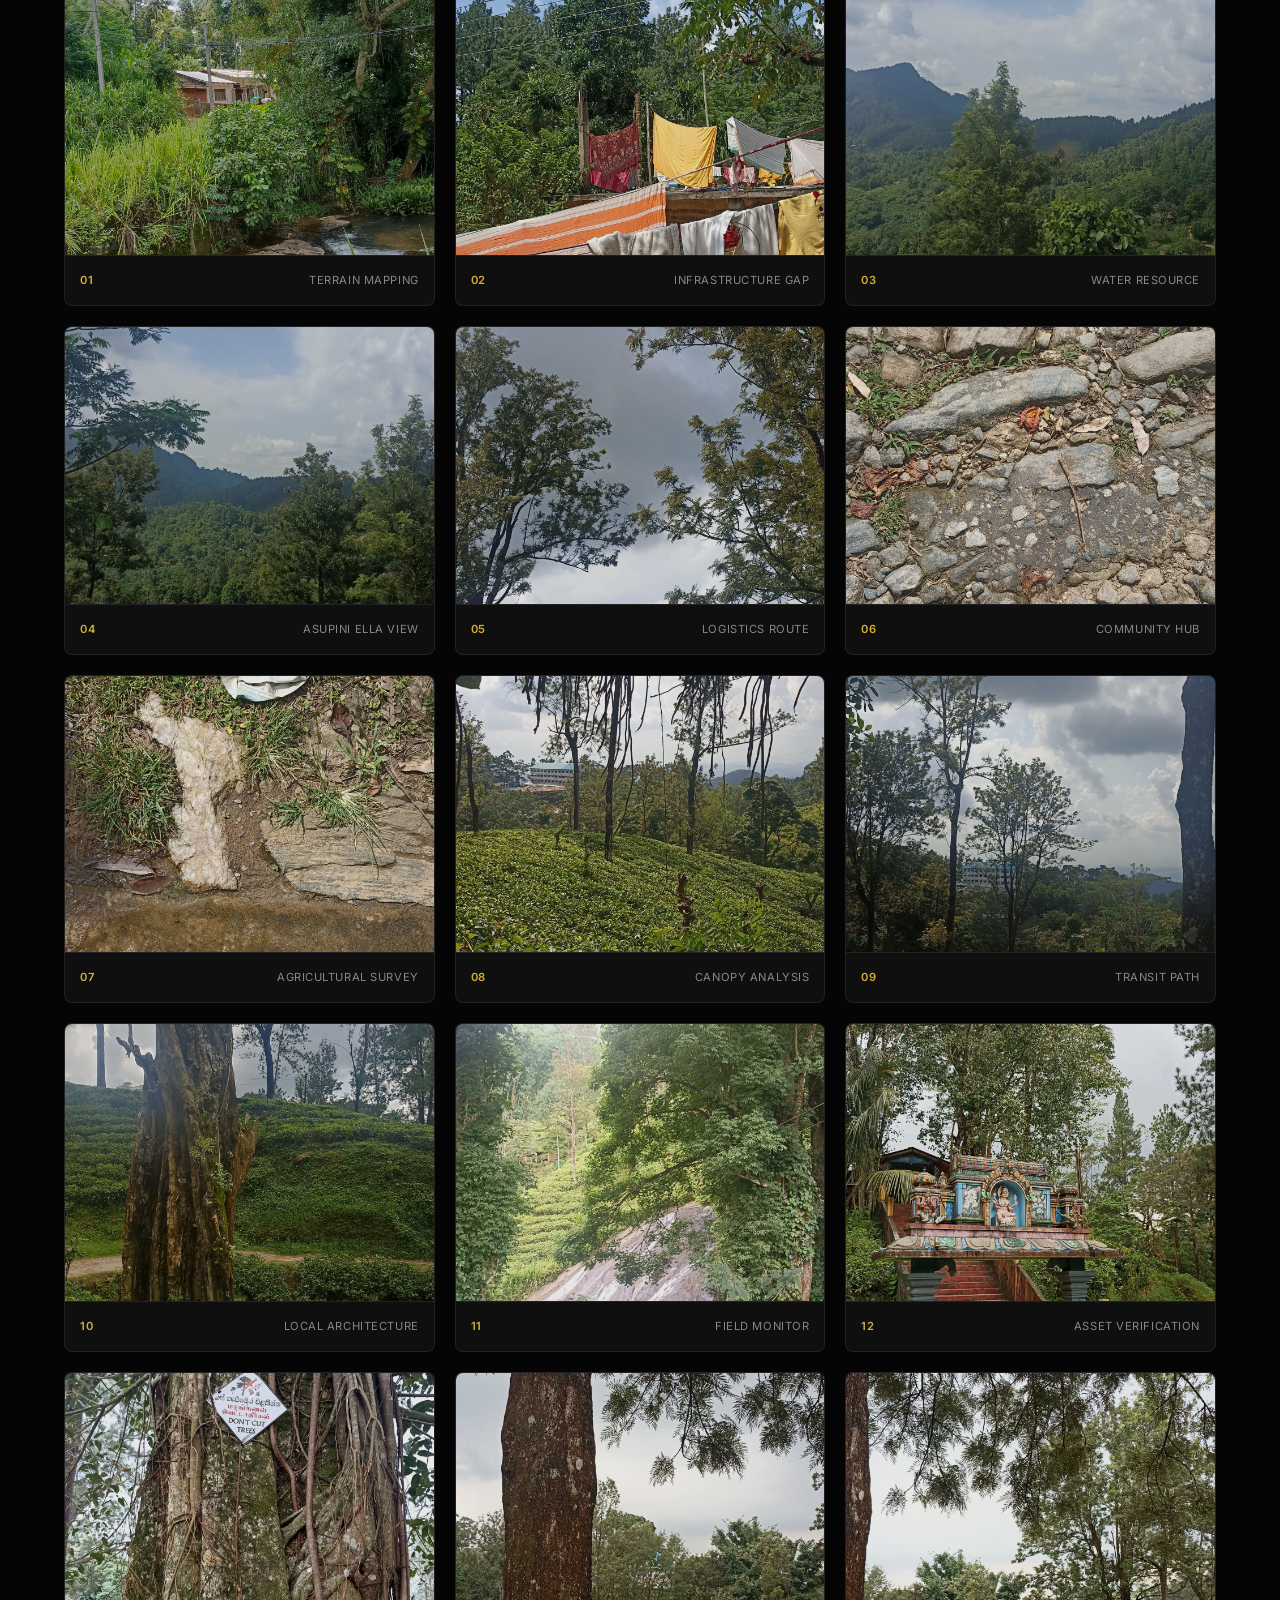
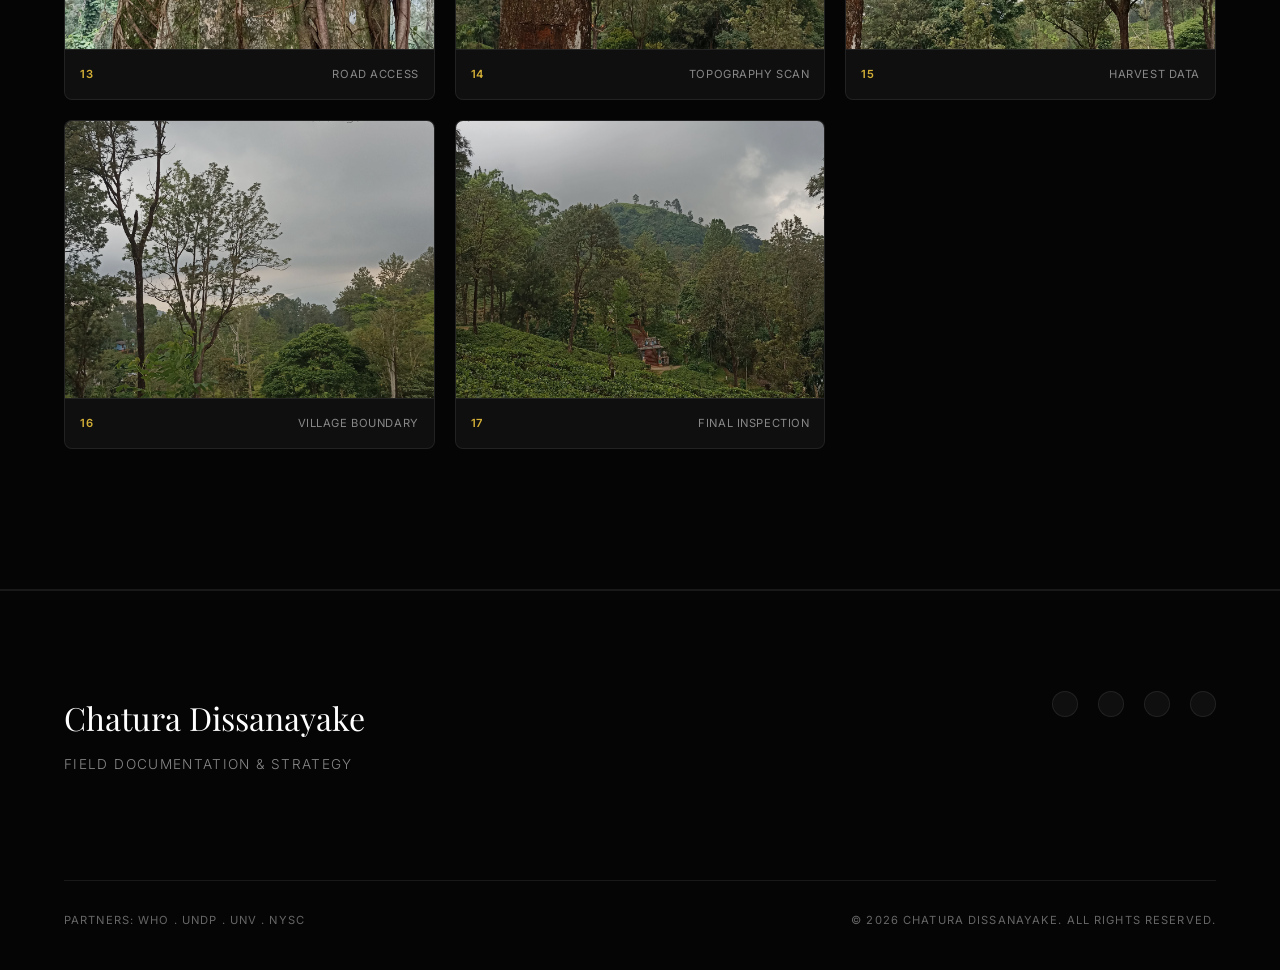
==== commit 9905dcb8: "Update 2.0.0" ====
--- a/index.html
+++ b/index.html
@@ -7,283 +7,12 @@
     <title>YCLI: Strategic Field Assessment | Chatura Dissanayake</title>
     
     <link href="https://fonts.googleapis.com/css2?family=Playfair+Display:ital,wght@0,400;0,500;0,600;1,400&family=Inter:wght@300;400;500;600&display=swap" rel="stylesheet">
+    <link rel="stylesheet" href="style.css">
     
-    <script src="https://unpkg.com/lucide@latest"></script>
+    <script src="https://cdnjs.cloudflare.com/ajax/libs/lucide/0.344.0/umd/lucide.min.js"></script>
     <script src="https://cdnjs.cloudflare.com/ajax/libs/gsap/3.12.2/gsap.min.js"></script>
     <script src="https://cdnjs.cloudflare.com/ajax/libs/gsap/3.12.2/ScrollTrigger.min.js"></script>
-
-    <style>
-        /* --- 1. RESET & VARIABLES --- */
-        :root {
-            --bg: #050505;
-            --surface: #0f0f0f;
-            --text-main: #F2F2F2;
-            --text-muted: #888888;
-            --accent: #D4AF37; /* Strategic Gold */
-            --accent-dim: rgba(212, 175, 55, 0.1);
-            --border: rgba(255,255,255,0.08);
-            
-            --font-head: 'Playfair Display', serif;
-            --font-body: 'Inter', sans-serif;
-            
-            --nav-height: 80px;
-        }
-
-        * { margin: 0; padding: 0; box-sizing: border-box; }
-        html { scroll-behavior: smooth; }
-        
-        body { 
-            background: var(--bg); color: var(--text-main); 
-            font-family: var(--font-body); line-height: 1.6;
-            overflow-x: hidden; -webkit-font-smoothing: antialiased;
-        }
-
-        /* Typography */
-        h1, h2, h3, h4 { font-family: var(--font-head); font-weight: 400; color: #fff; margin: 0; }
-        p { color: var(--text-muted); margin-bottom: 1.5rem; font-weight: 300; font-size: 1.05rem; }
-        a { text-decoration: none; color: inherit; transition: 0.3s ease; }
-        
-        /* The Label (Phase Markers) */
-        .label {
-            font-family: var(--font-body); font-size: 0.7rem; 
-            text-transform: uppercase; letter-spacing: 0.2em; 
-            color: var(--accent); margin-bottom: 1.5rem; display: flex; align-items: center; gap: 12px;
-            opacity: 0.9; position: relative; z-index: 2;
-        }
-        .label::before { content: ''; width: 30px; height: 1px; background: var(--accent); }
-
-        /* --- 2. LAYOUT UTILITIES --- */
-        .container { 
-            max-width: 1280px; margin: 0 auto; padding: 0 5vw; 
-        }
-
-        /* Sticky Nav */
-        .sticky-nav {
-            position: fixed; top: 0; width: 100%; height: var(--nav-height);
-            display: flex; align-items: center; justify-content: space-between;
-            padding: 0 5vw; z-index: 1000;
-            background: rgba(5, 5, 5, 0.95);
-            backdrop-filter: blur(10px);
-            border-bottom: 1px solid rgba(255,255,255,0.05);
-            transform: translateY(-100%);
-            transition: transform 0.4s ease;
-        }
-        .nav-brand { font-family: var(--font-head); font-size: 1.2rem; letter-spacing: 0.05em; color: #fff; }
-        .nav-cta { 
-            font-size: 0.75rem; text-transform: uppercase; letter-spacing: 0.1em; 
-            color: var(--accent); border: 1px solid var(--accent); padding: 10px 24px;
-        }
-        .nav-cta:hover { background: var(--accent); color: #000; }
-
-        /* Scroll Progress */
-        .progress-container {
-            position: fixed; top: 0; left: 0; width: 100%; height: 2px; z-index: 1001;
-            background: transparent;
-        }
-        .progress-bar {
-            height: 100%; background: var(--accent); width: 0%;
-        }
-
-        /* --- 3. HERO (Updated) --- */
-        .hero {
-            min-height: 100vh; position: relative;
-            display: flex; align-items: center;
-            border-bottom: 1px solid var(--border);
-            overflow: hidden;
-        }
-        .hero-bg {
-            position: absolute; top: 0; left: 0; width: 100%; height: 100%;
-            background-image: url('Assets/hero-sdg-impact.jpg');
-            background-size: cover; background-position: center;
-            opacity: 0.15;
-            z-index: 0; filter: grayscale(100%);
-            transform: scale(1.1);
-        }
-        
-        .hero-content { 
-            position: relative; z-index: 2; width: 100%; padding-top: 5vh;
-        }
-        
-        .hero-meta {
-            font-family: var(--font-body); font-size: 0.8rem; letter-spacing: 0.15em;
-            color: var(--accent); text-transform: uppercase; margin-bottom: 2rem;
-            display: block; position: relative;
-        }
-        
-        /* FIX: Force years to stay together */
-        .year-span { white-space: nowrap; }
-        
-        .hero h1 { 
-            font-size: clamp(3.5rem, 8vw, 7.5rem); 
-            line-height: 1.05; margin-bottom: 2.5rem; 
-            letter-spacing: -0.02em;
-        }
-        
-        .hero p { 
-            max-width: 500px; font-size: 1.1rem; line-height: 1.6; color: #ccc; margin-top: 1rem;
-        }
-        
-        /* Gold Scroll Indicator */
-        .scroll-indicator {
-            position: absolute; bottom: 40px; right: 5vw;
-            z-index: 2; animation: bounce 2s infinite;
-            color: var(--accent);
-        }
-        @keyframes bounce { 0%, 20%, 50%, 80%, 100% {transform: translateY(0);} 40% {transform: translateY(-10px);} 60% {transform: translateY(-5px);} }
-
-        /* --- 4. SECTIONS --- */
-        .section-block {
-            padding: 140px 0; border-bottom: 1px solid var(--border);
-            position: relative; background: var(--bg); z-index: 1;
-        }
-        .narrative-grid {
-            display: grid; grid-template-columns: 1fr 1fr; gap: 80px; align-items: center;
-        }
-        
-        .img-wrapper {
-            position: relative; width: 100%; aspect-ratio: 16/10; overflow: hidden;
-            border: 1px solid var(--border); cursor: zoom-in; border-radius: 2px;
-        }
-        .img-wrapper img {
-            width: 100%; height: 100%; object-fit: cover;
-            transition: transform 0.6s cubic-bezier(0.2, 1, 0.3, 1), filter 0.3s;
-        }
-        .img-wrapper:hover img { transform: scale(1.03); filter: brightness(1.1); }
-        
-        .text-col h2 { font-size: clamp(2.5rem, 4vw, 3.5rem); margin-bottom: 1.5rem; }
-        
-        .meta-tag {
-            display: inline-flex; align-items: center; gap: 10px;
-            font-size: 0.75rem; color: #666; text-transform: uppercase; letter-spacing: 0.1em;
-            padding-top: 2rem; margin-top: 1rem; border-top: 1px solid var(--border); width: 100%;
-        }
-
-        /* --- 5. TEAM --- */
-        .team-section { background: var(--surface); }
-        .team-header { text-align: center; margin-bottom: 6rem; }
-        .team-flex { display: flex; gap: 30px; justify-content: center; flex-wrap: wrap; align-items: stretch; }
-        .team-card {
-            flex: 1; min-width: 300px; max-width: 500px;
-            background: var(--bg); border: 1px solid var(--border); padding: 30px;
-            transition: transform 0.3s; cursor: pointer; display: flex; flex-direction: column; height: auto;
-        }
-        .team-card:hover { transform: translateY(-8px); border-color: var(--accent); }
-        .team-card img { width: 100%; aspect-ratio: 4/5; object-fit: cover; margin-bottom: 1.5rem; transition: 0.5s; }
-        .team-info { margin-top: auto; }
-
-        /* --- 6. PDF DOWNLOAD --- */
-        .pdf-section { 
-            padding: 180px 0; background: #000; border-bottom: 1px solid var(--border); 
-            text-align: left; 
-            position: relative; z-index: 10;
-        }
-        
-        .pdf-grid {
-            display: grid; grid-template-columns: 1fr 1fr; gap: 80px; align-items: start;
-        }
-        
-        .pdf-content h2 { 
-            font-size: clamp(3rem, 6vw, 6.5rem); margin-bottom: 2rem; line-height: 1; white-space: nowrap;
-        }
-        
-        .pdf-content p { max-width: 500px; margin: 0 0 3rem 0; color: #888; font-size: 1.1rem; }
-        
-        .btn-download {
-            padding: 1.2rem 4rem; border: 1px solid var(--accent); color: var(--accent); 
-            background: rgba(212, 175, 55, 0.05); 
-            text-transform: uppercase; letter-spacing: 0.15em; font-size: 0.85rem;
-            display: inline-block; transition: all 0.3s ease; cursor: pointer; position: relative; z-index: 20;
-        }
-        .btn-download:hover { background: var(--accent); color: #000; box-shadow: 0 0 30px rgba(212, 175, 55, 0.3); }
-
-        /* --- 7. ARCHIVE GRID --- */
-        .masonry-header { margin-bottom: 4rem; display: flex; justify-content: space-between; align-items: end; border-bottom: 1px solid var(--border); padding-bottom: 2rem; }
-        
-        .masonry-grid { 
-            display: grid; 
-            grid-template-columns: repeat(3, 1fr); 
-            gap: 20px; 
-            align-items: start; 
-        }
-        
-        .masonry-item {
-            background: var(--surface); border: 1px solid var(--border);
-            cursor: zoom-in; transition: border-color 0.3s;
-        }
-        .masonry-item:hover { border-color: var(--accent); }
-        .masonry-item img { width: 100%; display: block; opacity: 0.9; transition: 0.4s; }
-        .masonry-item:hover img { opacity: 1; }
-        .caption-visible {
-            padding: 15px; font-size: 0.7rem; color: #666; font-family: var(--font-body); text-transform: uppercase; letter-spacing: 0.05em;
-            border-top: 1px solid var(--border); display: flex; justify-content: space-between;
-        }
-        .caption-visible span { color: var(--accent); font-weight: 600; }
-
-        /* Mobile Load More */
-        .load-more-container { text-align: center; margin-top: 30px; display: none; }
-        .btn-load-more {
-            padding: 1rem 2.5rem; border: 1px solid var(--border); color: var(--text-muted);
-            background: transparent; text-transform: uppercase; letter-spacing: 0.1em; font-size: 0.75rem;
-            cursor: pointer; transition: 0.3s;
-        }
-        .btn-load-more:hover { border-color: var(--accent); color: var(--accent); }
-
-        /* --- 8. FOOTER --- */
-        footer { padding: 100px 0 40px; background: var(--bg); border-top: 1px solid var(--border); z-index: 5; position: relative; }
-        .footer-flex { display: flex; justify-content: space-between; align-items: flex-start; margin-bottom: 80px; }
-        .footer-brand h3 { font-size: 2rem; margin-bottom: 0.5rem; color: #fff; }
-        .footer-brand p { font-size: 0.85rem; color: #666; text-transform: uppercase; letter-spacing: 0.1em; }
-        .social-links { display: flex; gap: 20px; }
-        .social-links a { color: #666; transition: 0.3s; padding: 10px; display: flex; align-items: center; justify-content: center; }
-        .social-links a:hover { color: var(--accent); transform: translateY(-3px); }
-        .footer-bottom { 
-            border-top: 1px solid var(--border); padding-top: 30px; display: flex; justify-content: space-between; flex-wrap: wrap; gap: 20px;
-            font-size: 0.7rem; color: #444; text-transform: uppercase; letter-spacing: 0.1em; 
-        }
-
-        /* --- 9. LIGHTBOX --- */
-        .lightbox {
-            position: fixed; top: 0; left: 0; width: 100%; height: 100%;
-            background: rgba(0,0,0,0.95); backdrop-filter: blur(5px); z-index: 9999; display: none;
-            align-items: center; justify-content: center; flex-direction: column; opacity: 0; transition: opacity 0.3s ease;
-        }
-        .lightbox.active { display: flex; opacity: 1; }
-        .lightbox img { max-height: 80vh; max-width: 90vw; object-fit: contain; border: 1px solid #333; }
-        .lb-caption { margin-top: 2rem; color: var(--accent); font-family: var(--font-body); letter-spacing: 0.15em; text-transform: uppercase; font-size: 0.8rem; }
-        .lb-close { 
-            position: absolute; top: 30px; right: 30px; color: #fff; cursor: pointer; width: 50px; height: 50px; 
-            display: flex; align-items: center; justify-content: center; background: rgba(255,255,255,0.1); border-radius: 50%; transition: 0.3s;
-        }
-        .lb-close:hover { background: rgba(255,255,255,0.2); transform: rotate(90deg); }
-
-        /* --- MOBILE --- */
-        @media (max-width: 1024px) {
-            .narrative-grid { grid-template-columns: 1fr; gap: 60px; }
-            .pdf-grid { grid-template-columns: 1fr; gap: 40px; }
-            .layout-reverse { display: flex; flex-direction: column-reverse; }
-            .masonry-grid { grid-template-columns: repeat(2, 1fr); }
-            .footer-flex { flex-direction: column; gap: 40px; }
-        }
-
-        @media (max-width: 600px) {
-            .hero-content { padding-top: 15vh; }
-            .hero h1 { font-size: 3.5rem; margin-bottom: 1.5rem; }
-            
-            .section-block { padding: 100px 0; }
-            .pdf-content h2 { white-space: normal; font-size: 3rem; }
-            
-            .narrative-grid { gap: 40px; }
-            .btn-download { width: 100%; text-align: center; }
-            
-            .footer-flex { align-items: center; text-align: center; gap: 30px; }
-            .social-links { justify-content: center; width: 100%; }
-            .footer-bottom { flex-direction: column; text-align: center; gap: 15px; }
-            
-            .masonry-grid { grid-template-columns: 1fr; }
-            .masonry-item.mobile-hidden { display: none; }
-            .load-more-container { display: block; }
-        }
-    </style>
+    <script src="script.js" defer></script>
 </head>
 <body id="top">
 
@@ -293,7 +22,6 @@
 
     <nav class="sticky-nav" id="navbar">
         <div class="nav-brand">Chatura Dissanayake</div>
-        <a href="#footer" class="nav-cta">Connect</a>
     </nav>
 
     <header class="hero">
@@ -325,7 +53,7 @@
                         <i data-lucide="camera" size="16"></i> &nbsp; Strategic Documentation
                     </div>
                 </div>
-                <div class="img-wrapper" onclick="openLightbox('Assets/strategy-lead-masked.jpg', 'Group Work: Phase 1 Training')">
+                <div class="img-wrapper lightbox-trigger" role="button" tabindex="0" aria-label="Open image: Group Work Phase 1 Training" data-lb-src="Assets/strategy-lead-masked.jpg" data-lb-cap="Group Work: Phase 1 Training">
                     <img src="Assets/strategy-lead-masked.jpg" alt="Phase 1 Group Work" loading="lazy">
                 </div>
             </div>
@@ -333,7 +61,7 @@
 
         <section class="section-block" id="analysis">
             <div class="container narrative-grid layout-reverse">
-                <div class="img-wrapper" onclick="openLightbox('Assets/public-facilitation.jpg', 'Active Dialogue in Cohort 2')">
+                <div class="img-wrapper lightbox-trigger" role="button" tabindex="0" aria-label="Open image: Active Dialogue in Cohort 2" data-lb-src="Assets/public-facilitation.jpg" data-lb-cap="Active Dialogue in Cohort 2">
                     <img src="Assets/public-facilitation.jpg" alt="Active Dialogue" loading="lazy">
                 </div>
                 <div class="text-col">
@@ -357,7 +85,7 @@
                 </div>
 
                 <div class="team-flex">
-                    <div class="team-card" onclick="openLightbox('Assets/leadership-blue-shirt.jpg', 'Phase 01 Team')">
+                    <div class="team-card lightbox-trigger" role="button" tabindex="0" aria-label="Open info: Phase 01 Team" data-lb-src="Assets/leadership-blue-shirt.jpg" data-lb-cap="Phase 01 Team">
                         <img src="Assets/leadership-blue-shirt.jpg" alt="Phase 01 Team" loading="lazy">
                         <div class="team-info">
                             <h3>Phase 01 Team</h3>
@@ -365,7 +93,7 @@
                         </div>
                     </div>
 
-                    <div class="team-card" onclick="openLightbox('Assets/stakeholder-dialogue.jpg', 'Phase 03 Training')">
+                    <div class="team-card lightbox-trigger" role="button" tabindex="0" aria-label="Open info: Phase 03 Training" data-lb-src="Assets/stakeholder-dialogue.jpg" data-lb-cap="Phase 03 Training">
                         <img src="Assets/stakeholder-dialogue.jpg" alt="Phase 03 Training" loading="lazy">
                         <div class="team-info">
                             <h3>Phase 03 Training</h3>
@@ -432,115 +160,10 @@
         </div>
     </footer>
 
-    <div class="lightbox" id="lightbox" onclick="if(event.target === this) closeLightbox()">
-        <div class="lb-close" onclick="closeLightbox()"><i data-lucide="x" size="24"></i></div>
+    <div class="lightbox" id="lightbox" role="dialog" aria-modal="true" aria-label="Image Lightbox">
+        <button class="lb-close" id="lb-close-btn" aria-label="Close lightbox"><i data-lucide="x" size="24"></i></button>
         <img id="lb-img" src="" alt="Enlarged view">
         <div class="lb-caption" id="lb-caption"></div>
     </div>
-
-    <script>
-        lucide.createIcons();
-
-        // 1. GRID & CAPTIONS
-        const grid = document.getElementById('masonryGrid');
-        const loadMoreBtn = document.getElementById('loadMoreBtn');
-        
-        const captions = [
-            "Terrain Mapping", 
-            "Infrastructure Gap", 
-            "Water Resource", 
-            "Asupini Ella View", 
-            "Logistics Route", 
-            "Community Hub", 
-            "Agricultural Survey", 
-            "Canopy Analysis", 
-            "Transit Path", 
-            "Local Architecture", 
-            "Field Monitor", 
-            "Asset Verification", 
-            "Road Access", 
-            "Topography Scan", 
-            "Harvest Data", 
-            "Village Boundary", 
-            "Final Inspection"
-        ];
-        
-        captions.forEach((cap, index) => {
-            let i = index + 1;
-            let num = i.toString().padStart(2, '0');
-            let div = document.createElement('div');
-            let filePath = `Assets/field-${num}.jpg`;
-            
-            // Mobile: Hide items > 6
-            let mobileClass = index > 5 ? 'mobile-hidden' : '';
-            
-            div.className = `masonry-item ${mobileClass}`;
-            div.innerHTML = `
-                <img src="${filePath}" loading="lazy" alt="Field observation: ${cap}">
-                <div class="caption-visible">
-                    <span>${num}</span>
-                    <span style="font-weight:400; color: #888;">${cap}</span>
-                </div>
-            `;
-            div.onclick = () => openLightbox(filePath, `Field Observation: ${cap}`);
-            grid.appendChild(div);
-        });
-
-        // Load More Button
-        loadMoreBtn.addEventListener('click', function() {
-            document.querySelectorAll('.mobile-hidden').forEach(item => {
-                item.style.display = 'block';
-                gsap.from(item, { autoAlpha: 0, y: 20, ease: "power2.out", duration: 0.5 });
-            });
-            this.style.display = 'none';
-        });
-
-        // 2. LIGHTBOX
-        const lb = document.getElementById('lightbox');
-        const lbImg = document.getElementById('lb-img');
-        const lbCap = document.getElementById('lb-caption');
-        function openLightbox(src, text) {
-            lbImg.src = src; lbCap.innerText = text; lb.classList.add('active');
-            document.body.style.overflow = 'hidden';
-        }
-        function closeLightbox() {
-            lb.classList.remove('active'); document.body.style.overflow = 'auto';
-        }
-        document.addEventListener('keydown', function(event) {
-            if (event.key === "Escape" && lb.classList.contains('active')) closeLightbox();
-        });
-
-        // 3. SCROLL PROGRESS & NAVBAR
-        window.onscroll = function() {
-            let winScroll = document.body.scrollTop || document.documentElement.scrollTop;
-            let height = document.documentElement.scrollHeight - document.documentElement.clientHeight;
-            let scrolled = (winScroll / height) * 100;
-            document.getElementById("progressBar").style.width = scrolled + "%";
-            const navbar = document.getElementById("navbar");
-            if (winScroll > 100) { navbar.style.transform = "translateY(0)"; } 
-            else { navbar.style.transform = "translateY(-100%)"; }
-        };
-
-        // 4. ANIMATIONS
-        gsap.registerPlugin(ScrollTrigger);
-        
-        // Hero Entrance
-        const heroTL = gsap.timeline({ defaults: { ease: "power3.out", duration: 1 }});
-        heroTL.from(".brand-anim", { y: 60, opacity: 0, stagger: 0.2, delay: 0.3 });
-
-        // Scroll Triggers
-        document.querySelectorAll('.section-block, .pdf-section').forEach(sec => {
-            gsap.from(sec.querySelectorAll('h2, p, .img-wrapper, .team-card'), {
-                y: 50, opacity: 0, duration: 1, stagger: 0.1, ease: "power2.out",
-                scrollTrigger: { trigger: sec, start: "top 85%" }
-            });
-        });
-
-        // Masonry Stagger
-        ScrollTrigger.batch(".masonry-item:not(.mobile-hidden)", {
-            onEnter: batch => gsap.to(batch, {autoAlpha: 1, stagger: 0.1}),
-            start: "top 90%"
-        });
-    </script>
 </body>
-</html>
+</html>
--- a/style.css
+++ b/style.css
@@ -0,0 +1,332 @@
+/* --- 1. RESET & VARIABLES --- */
+:root {
+    --bg: #050505;
+    --surface: #0f0f0f;
+    --text-main: #F2F2F2;
+    --text-muted: #999999;
+    --accent: #D4AF37; /* Strategic Gold */
+    --accent-dim: rgba(212, 175, 55, 0.1);
+    --border: rgba(255,255,255,0.08);
+    
+    --font-head: 'Playfair Display', serif;
+    --font-body: 'Inter', sans-serif;
+    
+    --nav-height: 80px;
+    
+    /* UX UI Improvements Variables */
+    --radius: 8px;
+    --trans-smooth: all 0.4s cubic-bezier(0.2, 0.8, 0.2, 1);
+}
+
+* { margin: 0; padding: 0; box-sizing: border-box; }
+html { scroll-behavior: smooth; }
+
+body { 
+    background: var(--bg); color: var(--text-main); 
+    font-family: var(--font-body); line-height: 1.7;
+    overflow-x: hidden; -webkit-font-smoothing: antialiased;
+}
+
+/* Accessibility: Focus states */
+:focus-visible {
+    outline: 2px solid var(--accent);
+    outline-offset: 4px;
+    border-radius: 2px;
+}
+
+/* Buttons reset */
+button {
+    background: none;
+    border: none;
+    color: inherit;
+    font: inherit;
+    cursor: pointer;
+    text-align: left;
+}
+
+/* Typography */
+h1, h2, h3, h4 { font-family: var(--font-head); font-weight: 400; color: #fff; margin: 0; }
+p { color: var(--text-muted); margin-bottom: 1.5rem; font-weight: 300; font-size: 1.05rem; }
+a { text-decoration: none; color: inherit; transition: var(--trans-smooth); }
+
+/* The Label (Phase Markers) */
+.label {
+    font-family: var(--font-body); font-size: 0.7rem; 
+    text-transform: uppercase; letter-spacing: 0.2em; 
+    color: var(--accent); margin-bottom: 1.5rem; display: flex; align-items: center; gap: 12px;
+    opacity: 0.9; position: relative; z-index: 2;
+}
+.label::before { content: ''; width: 30px; height: 1px; background: var(--accent); }
+
+/* --- 2. LAYOUT UTILITIES --- */
+.container { 
+    max-width: 1280px; margin: 0 auto; padding: 0 5vw; 
+}
+
+/* Sticky Nav */
+.sticky-nav {
+    position: fixed; top: 0; width: 100%; height: var(--nav-height);
+    display: flex; align-items: center; justify-content: space-between;
+    padding: 0 5vw; z-index: 1000;
+    background: rgba(5, 5, 5, 0.95);
+    backdrop-filter: blur(10px);
+    border-bottom: 1px solid rgba(255,255,255,0.05);
+    transform: translateY(-100%);
+    transition: transform 0.4s ease;
+}
+.nav-brand { font-family: var(--font-head); font-size: 1.2rem; letter-spacing: 0.05em; color: #fff; }
+
+/* Removed .nav-cta as requested */
+
+/* Scroll Progress */
+.progress-container {
+    position: fixed; top: 0; left: 0; width: 100%; height: 3px; z-index: 1001;
+    background: transparent; pointer-events: none;
+}
+.progress-bar {
+    height: 100%; background: var(--accent); width: 0%;
+}
+
+/* --- 3. HERO --- */
+.hero {
+    min-height: 100vh; position: relative;
+    display: flex; align-items: center;
+    border-bottom: 1px solid var(--border);
+    overflow: hidden;
+}
+.hero-bg {
+    position: absolute; top: 0; left: 0; width: 100%; height: 100%;
+    background-image: url('Assets/hero-sdg-impact.jpg');
+    background-size: cover; background-position: center;
+    opacity: 0.25; 
+    z-index: 0; filter: grayscale(100%);
+    transform: scale(1.1);
+}
+
+.hero::before {
+    content: '';
+    position: absolute;
+    inset: 0;
+    background: radial-gradient(circle at center, transparent 0%, var(--bg) 90%);
+    z-index: 1;
+    pointer-events: none;
+}
+
+.hero-content { 
+    position: relative; z-index: 2; width: 100%; padding-top: 5vh;
+}
+
+.hero-meta {
+    font-family: var(--font-body); font-size: 0.8rem; letter-spacing: 0.15em;
+    color: var(--accent); text-transform: uppercase; margin-bottom: 2rem;
+    display: block; position: relative;
+}
+
+.year-span { white-space: nowrap; }
+
+.hero h1 { 
+    font-size: clamp(3.5rem, 8vw, 7.5rem); 
+    line-height: 1.05; margin-bottom: 2.5rem; 
+    letter-spacing: -0.02em;
+    text-shadow: 0 4px 12px rgba(0,0,0,0.5); 
+}
+
+.hero p { 
+    max-width: 500px; font-size: 1.1rem; line-height: 1.6; color: #e0e0e0; margin-top: 1rem;
+    text-shadow: 0 2px 8px rgba(0,0,0,0.5);
+}
+
+.scroll-indicator {
+    position: absolute; bottom: 40px; right: 5vw;
+    z-index: 2; animation: bounce 2s infinite;
+    color: var(--accent);
+}
+@keyframes bounce { 0%, 20%, 50%, 80%, 100% {transform: translateY(0);} 40% {transform: translateY(-10px);} 60% {transform: translateY(-5px);} }
+
+/* --- 4. SECTIONS --- */
+.section-block {
+    padding: 140px 0; border-bottom: 1px solid var(--border);
+    position: relative; background: var(--bg); z-index: 1;
+}
+.narrative-grid {
+    display: grid; grid-template-columns: 1fr 1fr; gap: 80px; align-items: center;
+}
+
+.img-wrapper {
+    position: relative; width: 100%; aspect-ratio: 16/10; overflow: hidden;
+    border: 1px solid var(--border); cursor: zoom-in; 
+    border-radius: var(--radius);
+    display: block;
+    /* FIX: Replaced generic 'all' transition to prevent GSAP opacity conflicts */
+    transition: border-color 0.4s ease, box-shadow 0.4s ease;
+}
+.img-wrapper img {
+    width: 100%; height: 100%; object-fit: cover;
+    transition: transform 0.6s cubic-bezier(0.2, 1, 0.3, 1), filter 0.3s;
+}
+.img-wrapper:hover, .img-wrapper:focus-visible {
+    border-color: var(--accent);
+    box-shadow: 0 10px 30px rgba(0,0,0,0.5);
+}
+.img-wrapper:hover img, .img-wrapper:focus-visible img { 
+    transform: scale(1.03); filter: brightness(1.1); 
+}
+
+.text-col h2 { font-size: clamp(2.5rem, 4vw, 3.5rem); margin-bottom: 1.5rem; }
+
+.meta-tag {
+    display: inline-flex; align-items: center; gap: 10px;
+    font-size: 0.75rem; color: #888; text-transform: uppercase; letter-spacing: 0.1em;
+    padding-top: 2rem; margin-top: 1rem; border-top: 1px solid var(--border); width: 100%;
+}
+
+/* --- 5. TEAM --- */
+.team-section { background: var(--surface); }
+.team-header { text-align: center; margin-bottom: 6rem; }
+.team-flex { display: flex; gap: 30px; justify-content: center; flex-wrap: wrap; align-items: stretch; }
+.team-card {
+    flex: 1; min-width: 280px; max-width: 500px;
+    background: var(--bg); border: 1px solid var(--border); padding: 30px;
+    /* FIX: Explicitly define properties to prevent GSAP opacity conflicts */
+    transition: border-color 0.4s ease, box-shadow 0.4s ease, transform 0.4s ease;
+    cursor: pointer; display: flex; flex-direction: column; height: auto;
+    border-radius: var(--radius);
+}
+.team-card:hover, .team-card:focus-visible { 
+    transform: translateY(-8px); 
+    border-color: var(--accent); 
+    box-shadow: 0 15px 40px rgba(0,0,0,0.4);
+}
+.team-card img { 
+    width: 100%; aspect-ratio: 4/5; object-fit: cover; margin-bottom: 1.5rem; 
+    border-radius: 4px; transition: 0.5s; 
+}
+.team-info { margin-top: auto; }
+.team-info h3 { margin-bottom: 0.5rem; font-size: 1.4rem;}
+
+/* --- 6. PDF DOWNLOAD --- */
+.pdf-section { 
+    padding: 180px 0; background: #000; border-bottom: 1px solid var(--border); 
+    text-align: left; position: relative; z-index: 10;
+}
+
+.pdf-grid { display: grid; grid-template-columns: 1fr 1fr; gap: 80px; align-items: start; }
+.pdf-content h2 { font-size: clamp(3rem, 6vw, 6.5rem); margin-bottom: 2rem; line-height: 1; white-space: nowrap; }
+.pdf-content p { max-width: 500px; margin: 0 0 3rem 0; color: #999; font-size: 1.1rem; }
+
+.btn-download {
+    padding: 1.2rem 4rem; border: 1px solid var(--accent); color: var(--accent); 
+    background: rgba(212, 175, 55, 0.05); 
+    text-transform: uppercase; letter-spacing: 0.15em; font-size: 0.85rem;
+    display: inline-block; transition: var(--trans-smooth); cursor: pointer; position: relative; z-index: 20;
+    border-radius: var(--radius);
+}
+.btn-download:hover { 
+    background: var(--accent); color: #000; 
+    box-shadow: 0 0 30px rgba(212, 175, 55, 0.3); 
+    transform: translateY(-2px);
+}
+
+/* --- 7. ARCHIVE GRID --- */
+.masonry-header { margin-bottom: 4rem; display: flex; justify-content: space-between; align-items: end; border-bottom: 1px solid var(--border); padding-bottom: 2rem; }
+
+.masonry-grid { display: grid; grid-template-columns: repeat(3, 1fr); gap: 20px; align-items: start; }
+
+.masonry-item {
+    background: var(--surface); border: 1px solid var(--border);
+    cursor: zoom-in; 
+    /* FIX: Explicitly define properties to prevent GSAP opacity conflicts */
+    transition: border-color 0.4s ease, box-shadow 0.4s ease, transform 0.4s ease;
+    border-radius: var(--radius); overflow: hidden;
+    display: flex; flex-direction: column;
+}
+.masonry-item:hover, .masonry-item:focus-visible { 
+    border-color: var(--accent); transform: translateY(-4px); box-shadow: 0 10px 25px rgba(0,0,0,0.5);
+}
+.masonry-item img { 
+    width: 100%; aspect-ratio: 4/3; object-fit: cover; /* Unified Grid aesthetic */
+    display: block; opacity: 0.9; transition: 0.4s; 
+}
+.masonry-item:hover img, .masonry-item:focus-visible img { opacity: 1; }
+.caption-visible {
+    padding: 15px; font-size: 0.7rem; color: #888; font-family: var(--font-body); text-transform: uppercase; letter-spacing: 0.05em;
+    border-top: 1px solid var(--border); display: flex; justify-content: space-between; margin-top: auto;
+}
+.caption-visible span { color: var(--accent); font-weight: 600; }
+
+.load-more-container { text-align: center; margin-top: 40px; display: none; }
+.btn-load-more {
+    appearance: none; -webkit-appearance: none;
+    padding: 1.2rem 3rem; border: 1px solid var(--border); color: var(--text-muted);
+    background: transparent; text-transform: uppercase; letter-spacing: 0.1em; font-size: 0.8rem;
+    cursor: pointer; transition: var(--trans-smooth); border-radius: var(--radius); font-family: var(--font-body);
+}
+.btn-load-more:hover { border-color: var(--accent); color: var(--accent); background: var(--accent-dim); }
+
+/* --- 8. FOOTER --- */
+footer { padding: 100px 0 40px; background: var(--bg); border-top: 1px solid var(--border); z-index: 5; position: relative; }
+.footer-flex { display: flex; justify-content: space-between; align-items: flex-start; margin-bottom: 80px; }
+.footer-brand h3 { font-size: 2rem; margin-bottom: 0.5rem; color: #fff; }
+.footer-brand p { font-size: 0.85rem; color: #888; text-transform: uppercase; letter-spacing: 0.1em; }
+.social-links { display: flex; gap: 20px; }
+
+.social-links a { 
+    color: #888; transition: var(--trans-smooth); padding: 12px; 
+    display: flex; align-items: center; justify-content: center; 
+    background: var(--surface); border-radius: 50%; border: 1px solid var(--border);
+}
+.social-links a:hover { color: var(--accent); transform: translateY(-3px); border-color: var(--accent); background: var(--accent-dim); }
+.footer-bottom { 
+    border-top: 1px solid var(--border); padding-top: 30px; display: flex; justify-content: space-between; flex-wrap: wrap; gap: 20px;
+    font-size: 0.7rem; color: #666; text-transform: uppercase; letter-spacing: 0.1em; 
+}
+
+/* --- 9. LIGHTBOX --- */
+.lightbox {
+    position: fixed; top: 0; left: 0; width: 100%; height: 100%;
+    background: rgba(0,0,0,0.95); backdrop-filter: blur(10px); z-index: 9999; display: none;
+    align-items: center; justify-content: center; flex-direction: column; opacity: 0; transition: opacity 0.3s ease;
+    cursor: zoom-out;
+}
+.lightbox.active { display: flex; opacity: 1; }
+.lightbox img { 
+    max-height: 80vh; max-width: 90vw; object-fit: contain; 
+    border: 1px solid #333; border-radius: 4px; box-shadow: 0 10px 40px rgba(0,0,0,0.8); 
+    cursor: default;
+}
+.lb-caption { margin-top: 2rem; color: var(--accent); font-family: var(--font-body); letter-spacing: 0.15em; text-transform: uppercase; font-size: 0.8rem; }
+
+.lb-close { 
+    appearance: none; background: transparent; border: none; font: inherit;
+    position: absolute; top: 30px; right: 30px; color: #fff; cursor: pointer; width: 60px; height: 60px; 
+    display: flex; align-items: center; justify-content: center; background: rgba(255,255,255,0.1); border-radius: 50%; transition: var(--trans-smooth);
+}
+.lb-close:hover { background: var(--accent); color: #000; transform: rotate(90deg) scale(1.1); }
+
+/* --- MOBILE --- */
+@media (max-width: 1024px) {
+    .narrative-grid { grid-template-columns: 1fr; gap: 60px; }
+    .pdf-grid { grid-template-columns: 1fr; gap: 40px; }
+    .layout-reverse { display: flex; flex-direction: column-reverse; }
+    .masonry-grid { grid-template-columns: repeat(2, 1fr); }
+    .footer-flex { flex-direction: column; gap: 40px; }
+}
+
+@media (max-width: 600px) {
+    .hero-content { padding-top: 15vh; }
+    .hero h1 { font-size: 3.5rem; margin-bottom: 1.5rem; }
+    
+    .section-block { padding: 100px 0; }
+    .pdf-content h2 { white-space: normal; font-size: 3rem; }
+    
+    .narrative-grid { gap: 40px; }
+    .btn-download { width: 100%; text-align: center; }
+    
+    .footer-flex { align-items: center; text-align: center; gap: 30px; }
+    .social-links { justify-content: center; width: 100%; }
+    .footer-bottom { flex-direction: column; text-align: center; gap: 15px; }
+    
+    .masonry-grid { grid-template-columns: 1fr; }
+    .masonry-item.mobile-hidden { display: none; }
+    .load-more-container { display: block; }
+}
